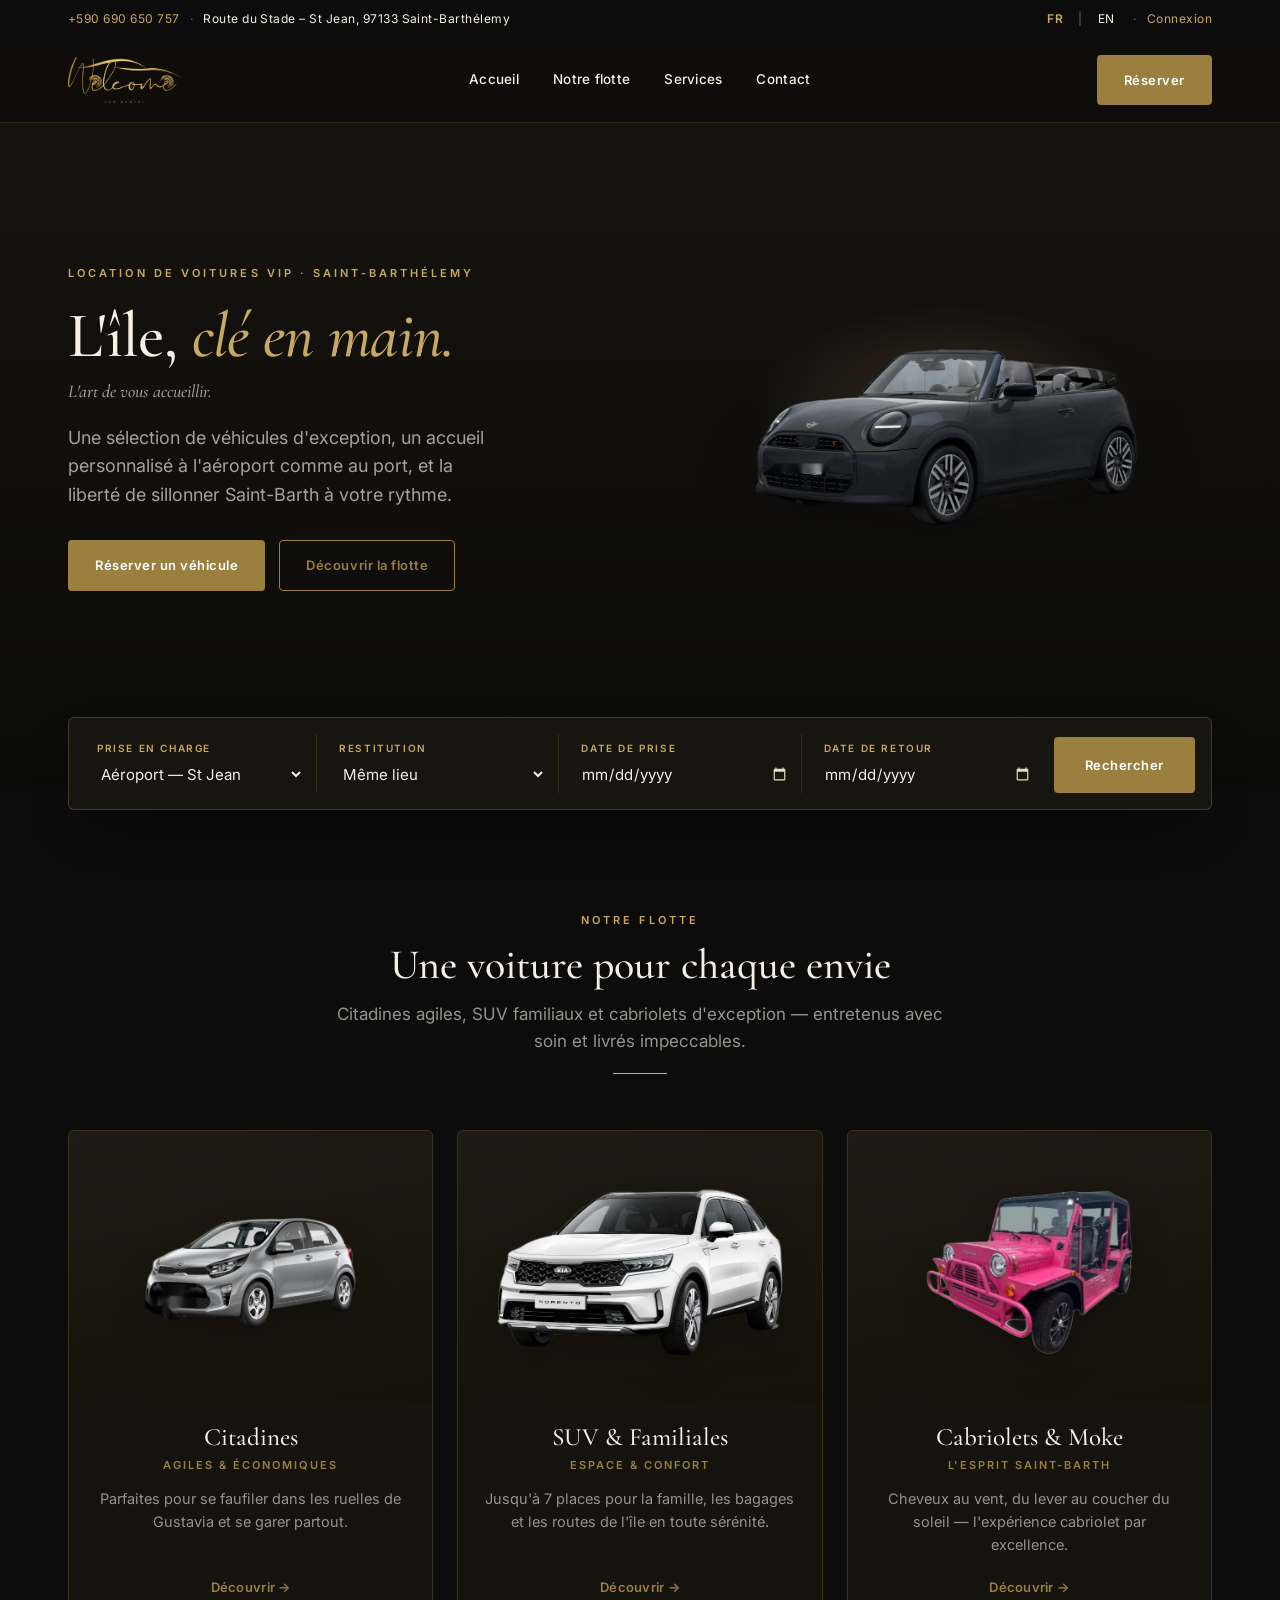
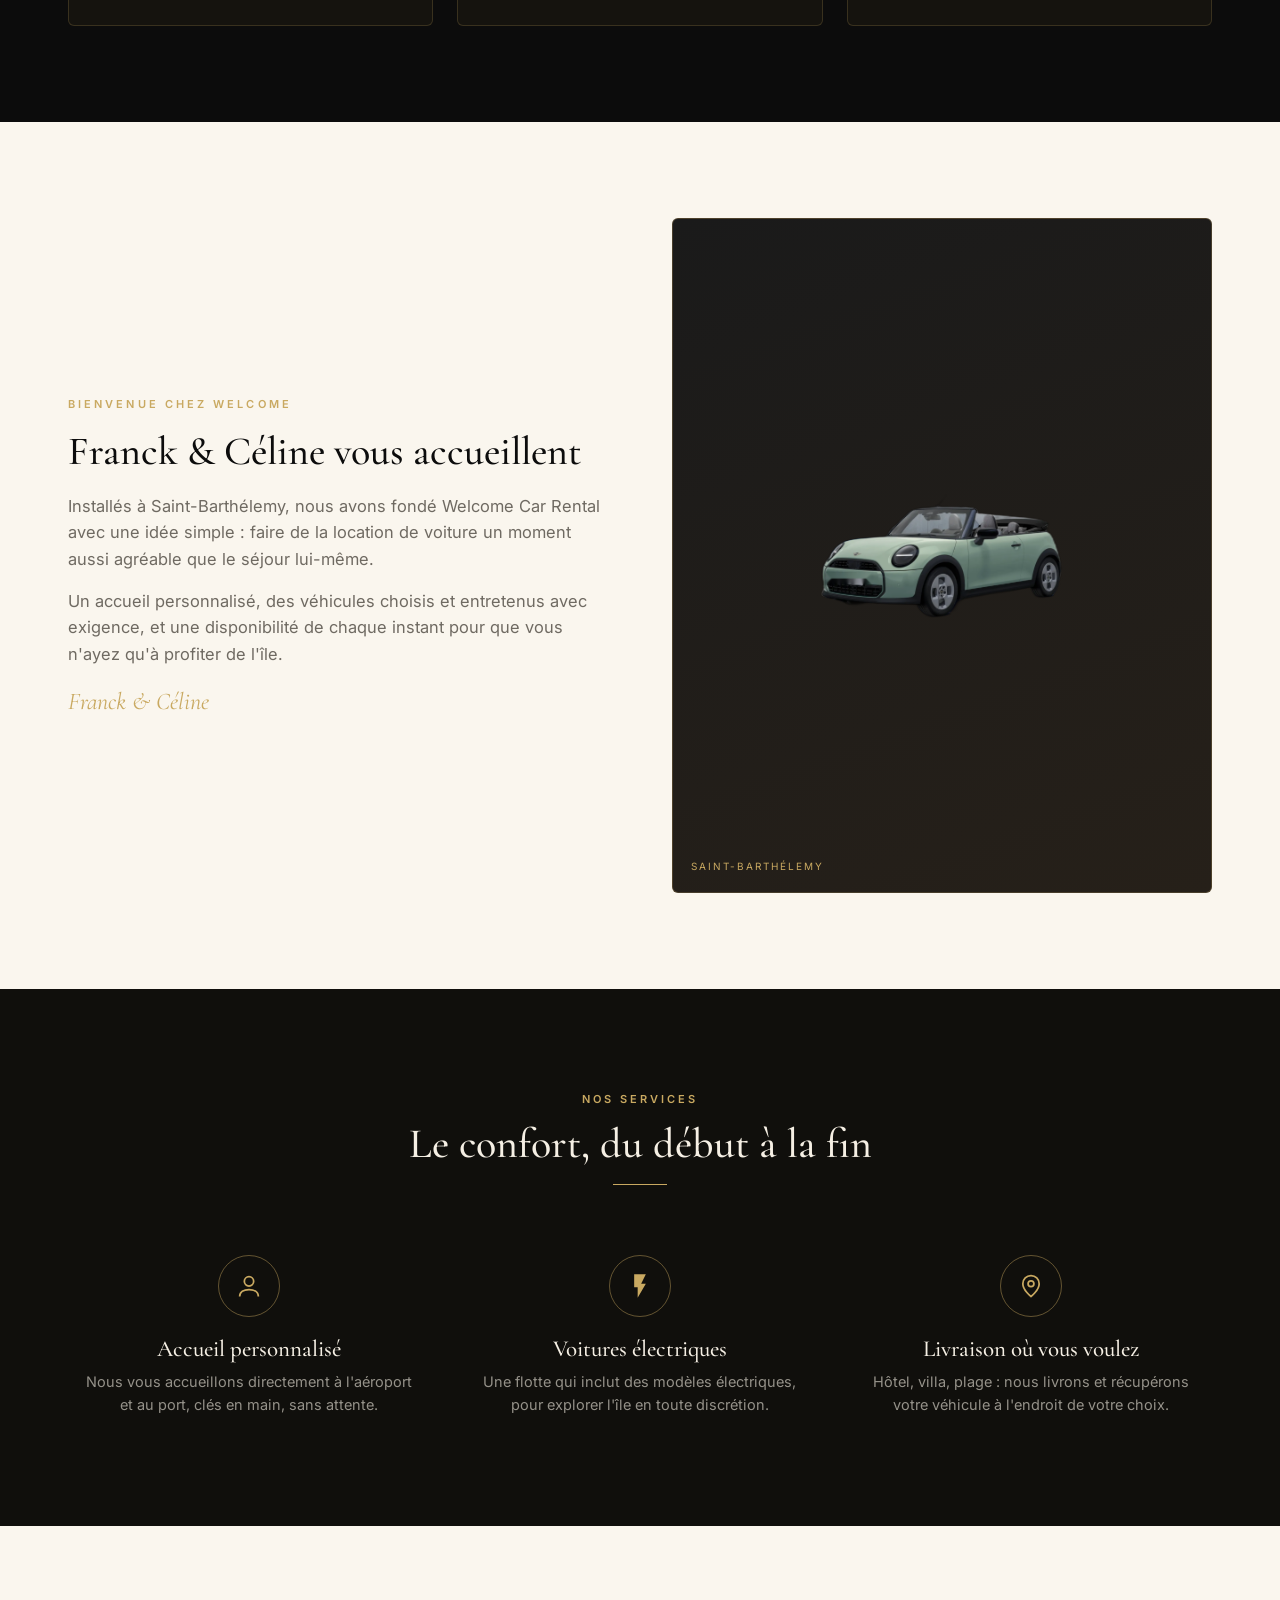
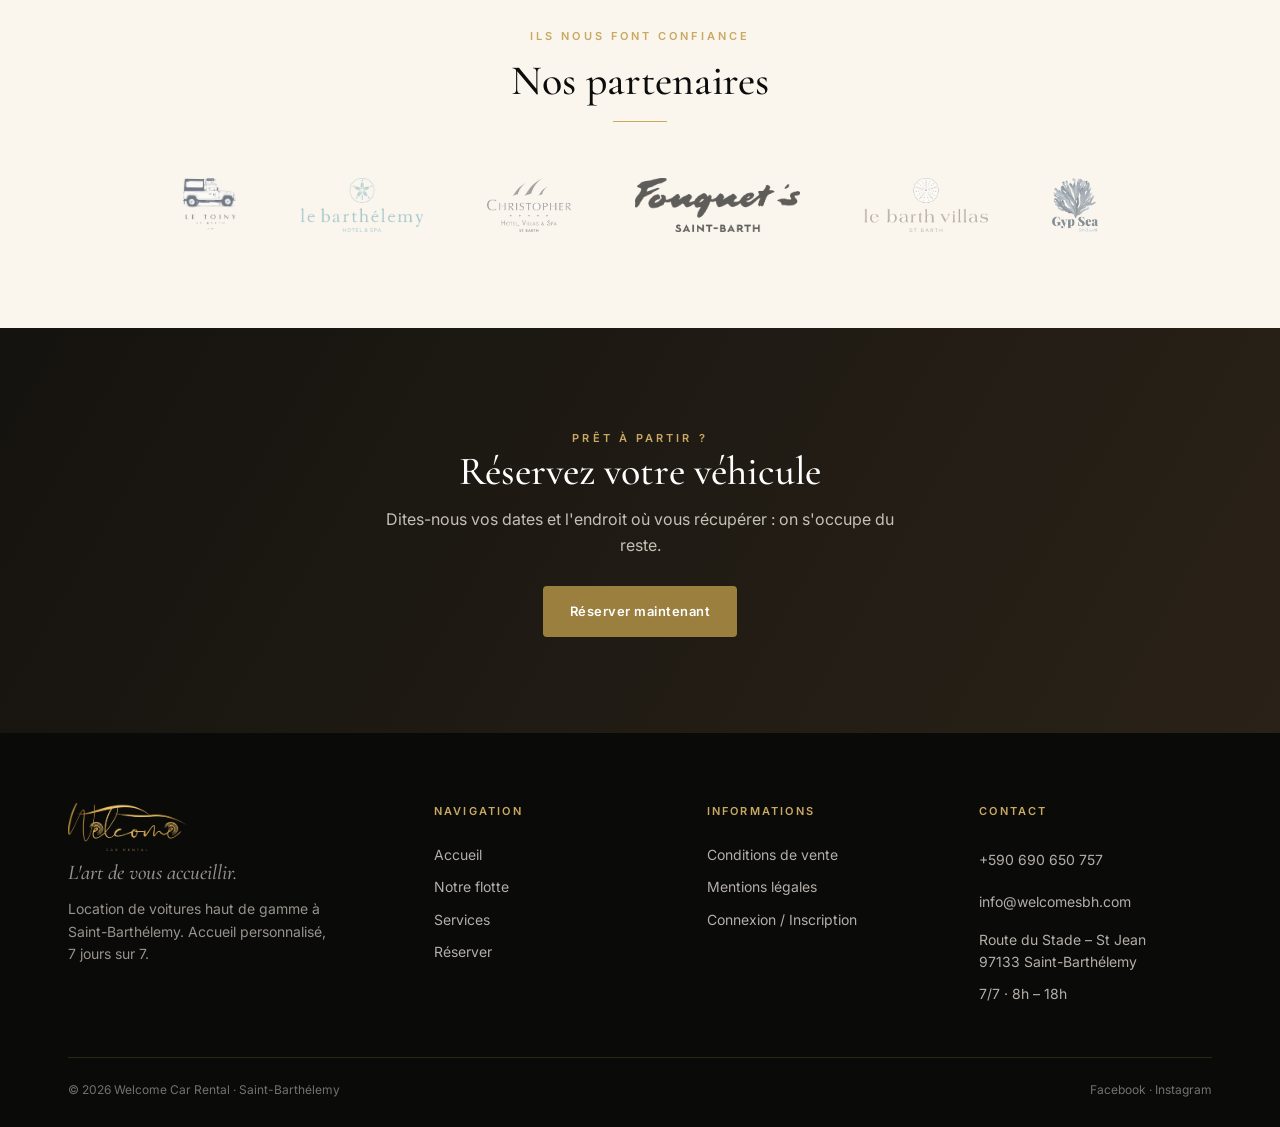
==== index.html @ c981460c "Ajout page Connexion / Inscription (espace client) + liens nav Co-Authored-By: Claude Opus 4.8 (1M c" ====
<!doctype html>
<html lang="fr">
<head>
<meta charset="utf-8">
<meta name="viewport" content="width=device-width, initial-scale=1">
<title>Welcome Car Rental — Location de voitures VIP · Saint-Barthélemy</title>
<meta name="description" content="Location de voitures haut de gamme à Saint-Barthélemy. Accueil personnalisé à l'aéroport et au port, voitures électriques, livraison où vous le souhaitez.">
<link rel="icon" href="assets/logos/favicon.svg" type="image/svg+xml">
<link rel="preconnect" href="https://fonts.googleapis.com">
<link rel="preconnect" href="https://fonts.gstatic.com" crossorigin>
<link href="https://fonts.googleapis.com/css2?family=Cormorant+Garamond:ital,wght@0,400;0,500;0,600;1,400;1,500&family=Inter:wght@300;400;500;600;700&display=swap" rel="stylesheet">
<link rel="stylesheet" href="assets/css/site.css">
</head>
<body>

<!-- ============ BARRE SUPÉRIEURE ============ -->
<div class="topbar">
  <div class="wrap">
    <div class="left"><a href="tel:+590690650757">+590 690 650 757</a><span class="sep">·</span>Route du Stade – St Jean, 97133 Saint-Barthélemy</div>
    <div class="right">
      <span class="langs"><a href="#" class="on">FR</a><span class="sep">|</span><a href="#" data-lang="en">EN</a></span>
      <span class="sep">·</span><a href="connexion.html">Connexion</a>
    </div>
  </div>
</div>

<!-- ============ EN-TÊTE / NAVIGATION ============ -->
<header class="head" id="head">
  <div class="wrap">
    <a class="logo" href="index.html" aria-label="Welcome Car Rental"><img src="assets/logos/welcome-logo.png" alt="Welcome Car Rental"></a>
    <nav class="nav" id="nav">
      <a href="#accueil">Accueil</a>
      <a href="flotte.html">Notre flotte</a>
      <a href="#services">Services</a>
      <a href="contact.html">Contact</a>
    </nav>
    <div class="cta-zone">
      <a href="#reserver" class="btn btn--gold">Réserver</a>
      <button class="burger" id="burger" aria-label="Menu"><span></span><span></span><span></span></button>
    </div>
  </div>
</header>

<!-- ============ HERO ============ -->
<section class="hero" id="accueil">
  <div class="wrap">
    <div class="hero__txt">
      <span class="kicker">Location de voitures VIP · Saint-Barthélemy</span>
      <h1>L'île, <em>clé en main.</em></h1>
      <p class="hero__sign">L'art de vous accueillir.</p>
      <p>Une sélection de véhicules d'exception, un accueil personnalisé à l'aéroport comme au port, et la liberté de sillonner Saint-Barth à votre rythme.</p>
      <div class="hero__actions">
        <a href="#reserver" class="btn btn--gold">Réserver un véhicule</a>
        <a href="flotte.html" class="btn btn--ghost">Découvrir la flotte</a>
      </div>
    </div>
    <div class="hero__car">
      <img src="assets/img/cars/mini-cooper-s.png" alt="Mini Cooper S cabriolet" loading="eager">
    </div>
  </div>
</section>

<!-- ============ WIDGET DE RÉSERVATION ============ -->
<!-- ╔═══ ITec ═══ Brancher ici votre JS de réservation propriétaire.
     Conserver les champs name= : pickup_location, return_location, pickup_date, return_date.
     Le bouton soumet #booking-form. La structure/style ci-dessous est à intégrer telle quelle. ═══╝ -->
<div class="wrap" id="reserver">
  <form class="booking" id="booking-form" action="#" method="get">
    <div class="booking__card">
      <div class="bk-field">
        <label for="pickup_location">Prise en charge</label>
        <select id="pickup_location" name="pickup_location">
          <option>Aéroport — St Jean</option>
          <option>Port de Gustavia</option>
          <option>Votre hôtel / villa</option>
          <option>Agence — Route du Stade</option>
        </select>
      </div>
      <div class="bk-field">
        <label for="return_location">Restitution</label>
        <select id="return_location" name="return_location">
          <option>Même lieu</option>
          <option>Aéroport — St Jean</option>
          <option>Port de Gustavia</option>
          <option>Votre hôtel / villa</option>
        </select>
      </div>
      <div class="bk-field">
        <label for="pickup_date">Date de prise</label>
        <input type="date" id="pickup_date" name="pickup_date">
      </div>
      <div class="bk-field">
        <label for="return_date">Date de retour</label>
        <input type="date" id="return_date" name="return_date">
      </div>
      <button type="submit" class="btn btn--gold">Rechercher</button>
    </div>
  </form>
</div>

<!-- ============ FLOTTE ============ -->
<section class="section" id="flotte">
  <div class="wrap">
    <div class="shead">
      <span class="kicker">Notre flotte</span>
      <h2>Une voiture pour chaque envie</h2>
      <p>Citadines agiles, SUV familiaux et cabriolets d'exception — entretenus avec soin et livrés impeccables.</p>
      <div class="rule"></div>
    </div>
    <div class="fleet">
      <article class="fcard">
        <div class="fcard__ph"><img src="assets/img/cars/picanto.png" alt="Citadine"></div>
        <div class="fcard__body">
          <h3>Citadines</h3>
          <div class="fcard__sub">Agiles &amp; économiques</div>
          <p>Parfaites pour se faufiler dans les ruelles de Gustavia et se garer partout.</p>
          <a class="fcard__link" href="flotte.html#citadines">Découvrir <span>&rarr;</span></a>
        </div>
      </article>
      <article class="fcard">
        <div class="fcard__ph"><img src="assets/img/cars/large-suv.png" alt="SUV familial"></div>
        <div class="fcard__body">
          <h3>SUV &amp; Familiales</h3>
          <div class="fcard__sub">Espace &amp; confort</div>
          <p>Jusqu'à 7 places pour la famille, les bagages et les routes de l'île en toute sérénité.</p>
          <a class="fcard__link" href="flotte.html#suv">Découvrir <span>&rarr;</span></a>
        </div>
      </article>
      <article class="fcard">
        <div class="fcard__ph"><img src="assets/img/cars/holly-beach.png" alt="Cabriolet & Moke"></div>
        <div class="fcard__body">
          <h3>Cabriolets &amp; Moke</h3>
          <div class="fcard__sub">L'esprit Saint-Barth</div>
          <p>Cheveux au vent, du lever au coucher du soleil — l'expérience cabriolet par excellence.</p>
          <a class="fcard__link" href="flotte.html#cabriolets">Découvrir <span>&rarr;</span></a>
        </div>
      </article>
    </div>
  </div>
</section>

<!-- ============ HISTOIRE / FRANCK & CÉLINE ============ -->
<!-- NB : texte de présentation à valider/remplacer par les fondateurs. Une vraie photo de Franck & Céline serait idéale ici. -->
<section class="story section">
  <div class="wrap">
    <div class="story__txt">
      <span class="kicker">Bienvenue chez Welcome</span>
      <h2>Franck &amp; Céline vous accueillent</h2>
      <p>Installés à Saint-Barthélemy, nous avons fondé Welcome Car Rental avec une idée simple&nbsp;: faire de la location de voiture un moment aussi agréable que le séjour lui-même.</p>
      <p>Un accueil personnalisé, des véhicules choisis et entretenus avec exigence, et une disponibilité de chaque instant pour que vous n'ayez qu'à profiter de l'île.</p>
      <div class="sign">Franck &amp; Céline</div>
    </div>
    <div class="story__media">
      <img src="assets/img/cars/mini-cooper-new-generation.png" alt="Mini Cooper New Generation">
      <span class="tag">Saint-Barthélemy</span>
    </div>
  </div>
</section>

<!-- ============ SERVICES ============ -->
<section class="section section--cream" id="services">
  <div class="wrap">
    <div class="shead">
      <span class="kicker">Nos services</span>
      <h2>Le confort, du début à la fin</h2>
      <div class="rule"></div>
    </div>
    <div class="svcs">
      <div class="svc">
        <div class="svc__ic"><svg viewBox="0 0 24 24" fill="none" stroke="currentColor" stroke-width="1.5"><circle cx="12" cy="8" r="4"/><path d="M4 21c0-4 3.6-6 8-6s8 2 8 6"/></svg></div>
        <h3>Accueil personnalisé</h3>
        <p>Nous vous accueillons directement à l'aéroport et au port, clés en main, sans attente.</p>
      </div>
      <div class="svc">
        <div class="svc__ic"><svg viewBox="0 0 24 24" fill="currentColor"><path d="M7 2v11h3v9l7-12h-4l4-8z"/></svg></div>
        <h3>Voitures électriques</h3>
        <p>Une flotte qui inclut des modèles électriques, pour explorer l'île en toute discrétion.</p>
      </div>
      <div class="svc">
        <div class="svc__ic"><svg viewBox="0 0 24 24" fill="none" stroke="currentColor" stroke-width="1.5"><path d="M12 21s7-5.5 7-11a7 7 0 1 0-14 0c0 5.5 7 11 7 11z"/><circle cx="12" cy="10" r="2.5"/></svg></div>
        <h3>Livraison où vous voulez</h3>
        <p>Hôtel, villa, plage&nbsp;: nous livrons et récupérons votre véhicule à l'endroit de votre choix.</p>
      </div>
    </div>
  </div>
</section>

<!-- ============ PARTENAIRES ============ -->
<section class="section partners">
  <div class="wrap">
    <div class="shead">
      <span class="kicker">Ils nous font confiance</span>
      <h2>Nos partenaires</h2>
      <div class="rule"></div>
    </div>
    <div class="plogos">
      <img src="assets/img/partners/toiny.png" alt="Le Toiny">
      <img src="assets/img/partners/le-barthelemy.png" alt="Le Barthélemy">
      <img src="assets/img/partners/christopher.png" alt="Le Christopher">
      <img src="assets/img/partners/fouquets.png" alt="Fouquet's">
      <img src="assets/img/partners/le-barth.png" alt="Le Barth Villa">
      <img src="assets/img/partners/gypsea.png" alt="Gyp Sea">
    </div>
  </div>
</section>

<!-- ============ CTA ============ -->
<section class="section cta">
  <div class="wrap">
    <span class="kicker" style="color:var(--or-clair)">Prêt à partir ?</span>
    <h2>Réservez votre véhicule</h2>
    <p>Dites-nous vos dates et l'endroit où vous récupérer&nbsp;: on s'occupe du reste.</p>
    <a href="#reserver" class="btn btn--gold">Réserver maintenant</a>
  </div>
</section>

<!-- ============ PIED DE PAGE ============ -->
<footer class="foot" id="contact">
  <div class="wrap">
    <div class="foot__grid">
      <div class="foot__brand">
        <img src="assets/logos/welcome-logo.png" alt="Welcome Car Rental">
        <p class="foot__slogan">L'art de vous accueillir.</p>
        <p>Location de voitures haut de gamme à Saint-Barthélemy. Accueil personnalisé, 7 jours sur 7.</p>
      </div>
      <div>
        <h4>Navigation</h4>
        <a href="#accueil">Accueil</a>
        <a href="flotte.html">Notre flotte</a>
        <a href="#services">Services</a>
        <a href="#reserver">Réserver</a>
      </div>
      <div>
        <h4>Informations</h4>
        <a href="#">Conditions de vente</a>
        <a href="#">Mentions légales</a>
        <a href="connexion.html">Connexion / Inscription</a>
      </div>
      <div class="foot__contact">
        <h4>Contact</h4>
        <div><a href="tel:+590690650757">+590 690 650 757</a></div>
        <div><a href="mailto:info@welcomesbh.com">info@welcomesbh.com</a></div>
        <div>Route du Stade – St Jean<br>97133 Saint-Barthélemy</div>
        <div>7/7 · 8h – 18h</div>
      </div>
    </div>
    <div class="foot__bot">
      <span>© 2026 Welcome Car Rental · Saint-Barthélemy</span>
      <span>Facebook · Instagram</span>
    </div>
  </div>
</footer>

<script src="assets/js/site.js"></script>
</body>
</html>
---- assets/css/site.css ----
/* ============================================================
   WELCOME CAR RENTAL — site web (maquette pour intégration ITec)
   Design system repris de l'identité de marque Athena.
   Front-end autonome : HTML + CSS + JS d'interface uniquement.
   ============================================================ */
:root{
  --noir:#0c0c0c; --anthracite:#2a2a2a; --gris:#6f6a62; --gris-clair:#9a948b;
  --or:#9a7f3f; --or-clair:#c9a961; --or-pale:rgba(201,169,97,.40);
  --creme:#f5efe4; --creme-clair:#faf6ee; --blanc:#ffffff;
  --serif:'Cormorant Garamond', Georgia, serif;
  --sans:'Inter', system-ui, -apple-system, sans-serif;
  --maxw:1200px; --rad:4px;
  --shadow:0 18px 50px -24px rgba(26,22,12,.45);
}
*{ box-sizing:border-box; margin:0; padding:0; }
html{ scroll-behavior:smooth; }
body{ font-family:var(--sans); color:var(--anthracite); background:var(--blanc);
  font-size:16px; line-height:1.6; -webkit-font-smoothing:antialiased; }
img{ max-width:100%; display:block; }
a{ color:inherit; text-decoration:none; }
h1,h2,h3{ font-family:var(--serif); font-weight:500; line-height:1.08; color:var(--noir); }

.wrap{ max-width:var(--maxw); margin:0 auto; padding:0 28px; }
.kicker{ font-family:var(--sans); font-weight:600; font-size:11px; letter-spacing:.28em;
  text-transform:uppercase; color:var(--or); }
.section{ padding:96px 0; }
.section--cream{ background:var(--creme-clair); }
.shead{ text-align:center; max-width:640px; margin:0 auto 56px; }
.shead h2{ font-size:42px; margin:10px 0 14px; }
.shead p{ color:var(--gris); font-size:17px; }
.rule{ width:54px; height:1px; background:var(--or-clair); margin:18px auto 0; }

/* boutons */
.btn{ display:inline-flex; align-items:center; gap:9px; font-family:var(--sans); font-weight:600;
  font-size:13px; letter-spacing:.04em; padding:14px 26px; border-radius:var(--rad);
  border:1px solid transparent; cursor:pointer; transition:.2s; white-space:nowrap; }
.btn--gold{ background:var(--or); color:var(--blanc); }
.btn--gold:hover{ background:var(--noir); }
.btn--ghost{ background:transparent; border-color:var(--or); color:var(--or); }
.btn--ghost:hover{ background:var(--or); color:var(--blanc); }
.btn--dark{ background:var(--noir); color:var(--creme); }
.btn--dark:hover{ background:var(--or); }

/* ---------- header ---------- */
.topbar{ background:var(--noir); color:var(--creme); font-size:12px; letter-spacing:.04em; }
.topbar .wrap{ display:flex; justify-content:space-between; align-items:center; height:38px; }
.topbar a{ color:var(--or-clair); } .topbar .sep{ opacity:.4; margin:0 10px; }
.topbar .langs a{ color:var(--creme); padding:0 5px; } .topbar .langs a.on{ color:var(--or-clair); font-weight:600; }

.head{ position:sticky; top:0; z-index:40; background:var(--blanc);
  border-bottom:1px solid rgba(140,122,78,.18); transition:box-shadow .2s; }
.head.scrolled{ box-shadow:0 6px 24px -16px rgba(0,0,0,.35); }
.head .wrap{ display:flex; align-items:center; justify-content:space-between; height:84px; }
.head .logo img{ height:46px; }
.nav{ display:flex; align-items:center; gap:34px; }
.nav a{ font-size:13.5px; font-weight:500; letter-spacing:.02em; color:var(--anthracite); position:relative; }
.nav a::after{ content:""; position:absolute; left:0; bottom:-6px; width:0; height:1px; background:var(--or); transition:.25s; }
.nav a:hover::after{ width:100%; }
.nav a.is-active{ color:var(--or); } .nav a.is-active::after{ width:100%; }
.head .cta-zone{ display:flex; align-items:center; gap:18px; }
.burger{ display:none; background:none; border:0; cursor:pointer; width:30px; height:22px; }
.burger span{ display:block; height:2px; background:var(--noir); margin:5px 0; transition:.25s; }

/* ---------- hero ---------- */
.hero{ position:relative; background:linear-gradient(180deg,var(--creme-clair) 0%, var(--creme) 100%); overflow:hidden; }
.hero .wrap{ display:grid; grid-template-columns:1.05fr .95fr; gap:30px; align-items:center;
  min-height:min(74vh,700px); padding-top:64px; padding-bottom:120px; }
.hero__txt .kicker{ display:block; margin-bottom:18px; }
.hero__txt h1{ font-size:64px; letter-spacing:-.01em; }
.hero__txt h1 em{ font-style:italic; color:var(--or); }
.hero__txt p{ margin:22px 0 30px; font-size:18px; color:var(--gris); max-width:440px; }
.hero__sign{ font-family:var(--serif); font-style:italic; font-weight:500; font-size:26px; line-height:1.1; color:var(--or); margin:12px 0 0 !important; max-width:none !important; }
.hero__actions{ display:flex; gap:14px; flex-wrap:wrap; }
.hero__car{ position:relative; }
.hero__car::before{ content:""; position:absolute; inset:6% 0 14%; border-radius:50%;
  background:radial-gradient(closest-side, rgba(201,169,97,.30), transparent 72%); }
.hero__car img{ position:relative; width:100%; filter:drop-shadow(0 30px 30px rgba(0,0,0,.22)); }

/* ---------- booking widget ---------- */
.booking{ position:relative; z-index:10; margin-top:-72px; margin-bottom:0; }
.booking__card{ background:var(--blanc); border:1px solid rgba(140,122,78,.22); border-radius:6px;
  box-shadow:var(--shadow); padding:16px; display:grid;
  grid-template-columns:repeat(4,1fr) auto; gap:10px; align-items:end; }
.bk-field{ display:flex; flex-direction:column; gap:6px; padding:6px 12px; border-right:1px solid rgba(140,122,78,.16); }
.bk-field:nth-child(4){ border-right:0; }
.bk-field label{ font-size:10px; font-weight:600; letter-spacing:.16em; text-transform:uppercase; color:var(--or); }
.bk-field select,.bk-field input{ border:0; font-family:var(--sans); font-size:15px; color:var(--anthracite);
  background:transparent; outline:none; padding:2px 0; }
.booking__card .btn{ height:56px; padding:0 30px; justify-content:center; }

/* ---------- flotte ---------- */
.fleet{ display:grid; grid-template-columns:repeat(3,1fr); gap:24px; }
.fcard{ background:var(--blanc); border:1px solid rgba(140,122,78,.20); border-radius:6px; overflow:hidden;
  transition:.25s; display:flex; flex-direction:column; }
.fcard:hover{ transform:translateY(-5px); box-shadow:var(--shadow); border-color:var(--or-pale); }
.fcard__ph{ background:linear-gradient(170deg,var(--creme-clair),var(--creme)); padding:30px 24px 18px; }
.fcard__ph img{ width:100%; filter:drop-shadow(0 16px 16px rgba(0,0,0,.18)); }
.fcard__body{ padding:22px 26px 28px; text-align:center; flex:1; display:flex; flex-direction:column; }
.fcard__body h3{ font-size:25px; }
.fcard__sub{ font-size:11px; font-weight:600; letter-spacing:.18em; text-transform:uppercase; color:var(--or); margin-top:6px; }
.fcard__body p{ font-size:14.5px; color:var(--gris); margin:12px 0 20px; flex:1; }
.fcard__link{ font-size:13px; font-weight:600; color:var(--or); letter-spacing:.02em; }
.fcard__link span{ transition:.2s; display:inline-block; } .fcard:hover .fcard__link span{ transform:translateX(5px); }

/* ---------- histoire ---------- */
.story{ background:var(--noir); color:var(--creme); }
.story .wrap{ display:grid; grid-template-columns:1fr 1fr; gap:64px; align-items:center; }
.story h2{ color:var(--blanc); font-size:40px; margin:14px 0 20px; }
.story p{ color:rgba(245,239,228,.78); margin-bottom:16px; font-size:16.5px; }
.story .sign{ font-family:var(--serif); font-style:italic; font-size:24px; color:var(--or-clair); margin-top:10px; }
.story__media{ aspect-ratio:4/5; background:linear-gradient(160deg,#1a1a1a,#262019); border:1px solid rgba(201,169,97,.25);
  border-radius:6px; display:grid; place-items:center; position:relative; }
.story__media img{ width:62%; opacity:.96; }
.story__media .tag{ position:absolute; bottom:18px; left:18px; font-size:10px; letter-spacing:.2em;
  text-transform:uppercase; color:var(--or-clair); }

/* ---------- services ---------- */
.svcs{ display:grid; grid-template-columns:repeat(3,1fr); gap:30px; }
.svc{ text-align:center; padding:14px; }
.svc__ic{ width:62px; height:62px; margin:0 auto 20px; border-radius:50%; border:1px solid var(--or-pale);
  display:grid; place-items:center; color:var(--or); }
.svc__ic svg{ width:28px; height:28px; }
.svc h3{ font-size:23px; margin-bottom:8px; }
.svc p{ font-size:14.5px; color:var(--gris); }

/* ---------- partenaires ---------- */
.partners{ background:var(--creme-clair); }
.plogos{ display:flex; flex-wrap:wrap; align-items:center; justify-content:center; gap:48px 64px; }
.plogos img{ height:54px; width:auto; opacity:.62; filter:grayscale(.2); transition:.25s; }
.plogos img:hover{ opacity:1; filter:none; }

/* ---------- CTA ---------- */
.cta{ background:linear-gradient(120deg,#15130f,#2a2218); color:var(--creme); text-align:center; }
.cta h2{ color:var(--blanc); font-size:40px; }
.cta p{ color:rgba(245,239,228,.78); margin:14px auto 28px; max-width:520px; }

/* ---------- footer ---------- */
.foot{ background:var(--noir); color:rgba(245,239,228,.72); padding:70px 0 28px; font-size:14px; }
.foot__grid{ display:grid; grid-template-columns:1.4fr 1fr 1fr 1fr; gap:40px; padding-bottom:46px;
  border-bottom:1px solid rgba(201,169,97,.18); }
.foot__brand img{ height:48px; margin-bottom:10px; }
.foot__slogan{ font-family:var(--serif); font-style:italic; font-weight:500; font-size:21px; color:var(--or-clair); margin:0 0 14px; line-height:1.1; }
.foot__brand p{ color:rgba(245,239,228,.6); max-width:260px; }
.foot h4{ font-family:var(--sans); font-weight:600; font-size:11px; letter-spacing:.2em; text-transform:uppercase;
  color:var(--or-clair); margin-bottom:18px; }
.foot a{ display:block; padding:5px 0; color:rgba(245,239,228,.72); }
.foot a:hover{ color:var(--or-clair); }
.foot__contact div{ padding:5px 0; }
.foot__bot{ display:flex; justify-content:space-between; align-items:center; padding-top:22px; font-size:12px;
  color:rgba(245,239,228,.45); flex-wrap:wrap; gap:10px; }

/* ---------- responsive ---------- */
@media(max-width:980px){
  .hero .wrap{ grid-template-columns:1fr; min-height:auto; padding-bottom:90px; text-align:center; }
  .hero__txt p{ margin-left:auto; margin-right:auto; } .hero__actions{ justify-content:center; }
  .hero__car{ order:-1; max-width:440px; margin:0 auto; }
  .hero__txt h1{ font-size:50px; }
  .booking__card{ grid-template-columns:1fr 1fr; }
  .bk-field{ border-right:0; border-bottom:1px solid rgba(140,122,78,.14); }
  .booking__card .btn{ grid-column:1 / -1; }
  .story .wrap, .fleet, .svcs{ grid-template-columns:1fr; gap:36px; }
  .story__media{ max-width:380px; margin:0 auto; aspect-ratio:5/4; }
  .foot__grid{ grid-template-columns:1fr 1fr; gap:30px; }
}
@media(max-width:640px){
  .nav, .head .cta-zone .btn{ display:none; } .burger{ display:block; }
  .section{ padding:64px 0; } .hero__txt h1{ font-size:40px; } .shead h2{ font-size:32px; }
  .fleet{ gap:18px; } .foot__grid{ grid-template-columns:1fr; }
  .nav.open{ display:flex; position:absolute; top:84px; left:0; right:0; flex-direction:column; gap:0;
    background:var(--blanc); border-bottom:1px solid var(--or-pale); padding:10px 28px 20px; }
  .nav.open a{ padding:13px 0; border-bottom:1px solid rgba(140,122,78,.12); }
}

/* ============================================================
   THÈME SOMBRE — inversion noir/blanc (Eloïse)
   Bloc d'override en fin de fichier : le supprimer = retour au thème clair.
   ============================================================ */
body{ background:var(--noir); color:var(--creme); }
h1,h2,h3{ color:var(--creme); }
.kicker{ color:var(--or-clair); }
.head{ background:#0e0d0b; border-bottom:1px solid rgba(201,169,97,.16); }
.head.scrolled{ box-shadow:0 8px 28px -16px rgba(0,0,0,.9); }
.nav a{ color:var(--creme); }
.nav.open{ background:#0e0d0b; border-bottom-color:rgba(201,169,97,.3); }
.nav.open a{ border-bottom-color:rgba(201,169,97,.12); }
.burger span{ background:var(--creme); }
.hero{ background:linear-gradient(180deg,#15130f 0%, #0b0b0a 100%); }
.hero__txt h1 em{ color:var(--or-clair); }
.hero__txt p{ color:rgba(245,239,228,.66); }
.hero__sign{ color:var(--or-clair); }
.hero__car::before{ background:radial-gradient(closest-side, rgba(201,169,97,.22), transparent 72%); }
.booking__card{ background:#17150f; border-color:rgba(201,169,97,.26); box-shadow:0 22px 60px -28px rgba(0,0,0,.85); }
.bk-field{ border-right-color:rgba(201,169,97,.16); }
.bk-field label{ color:var(--or-clair); }
.bk-field select,.bk-field input{ color:var(--creme); }
.bk-field option{ color:#1a1a1a; }
.bk-field input::-webkit-calendar-picker-indicator{ filter:invert(.8) sepia(.4); }
.shead p{ color:rgba(245,239,228,.6); }
.fcard{ background:#15130e; border-color:rgba(201,169,97,.20); }
.fcard:hover{ border-color:rgba(201,169,97,.5); box-shadow:0 22px 60px -28px rgba(0,0,0,.7); }
.fcard__ph{ background:linear-gradient(170deg,#1e1b14,#141109); }
.fcard__body h3{ color:var(--creme); }
.fcard__body p{ color:rgba(245,239,228,.58); }
.story{ background:var(--creme-clair); color:var(--anthracite); }
.story h2{ color:var(--noir); }
.story p{ color:var(--gris); }
.section--cream{ background:#100f0c; }
.svc h3{ color:var(--creme); }
.svc p{ color:rgba(245,239,228,.58); }
.svc__ic{ border-color:rgba(201,169,97,.45); color:var(--or-clair); }
.partners{ background:var(--creme-clair); }
.partners h2{ color:var(--noir); }
.partners .shead p{ color:var(--gris); }
.foot{ background:#0a0a09; }
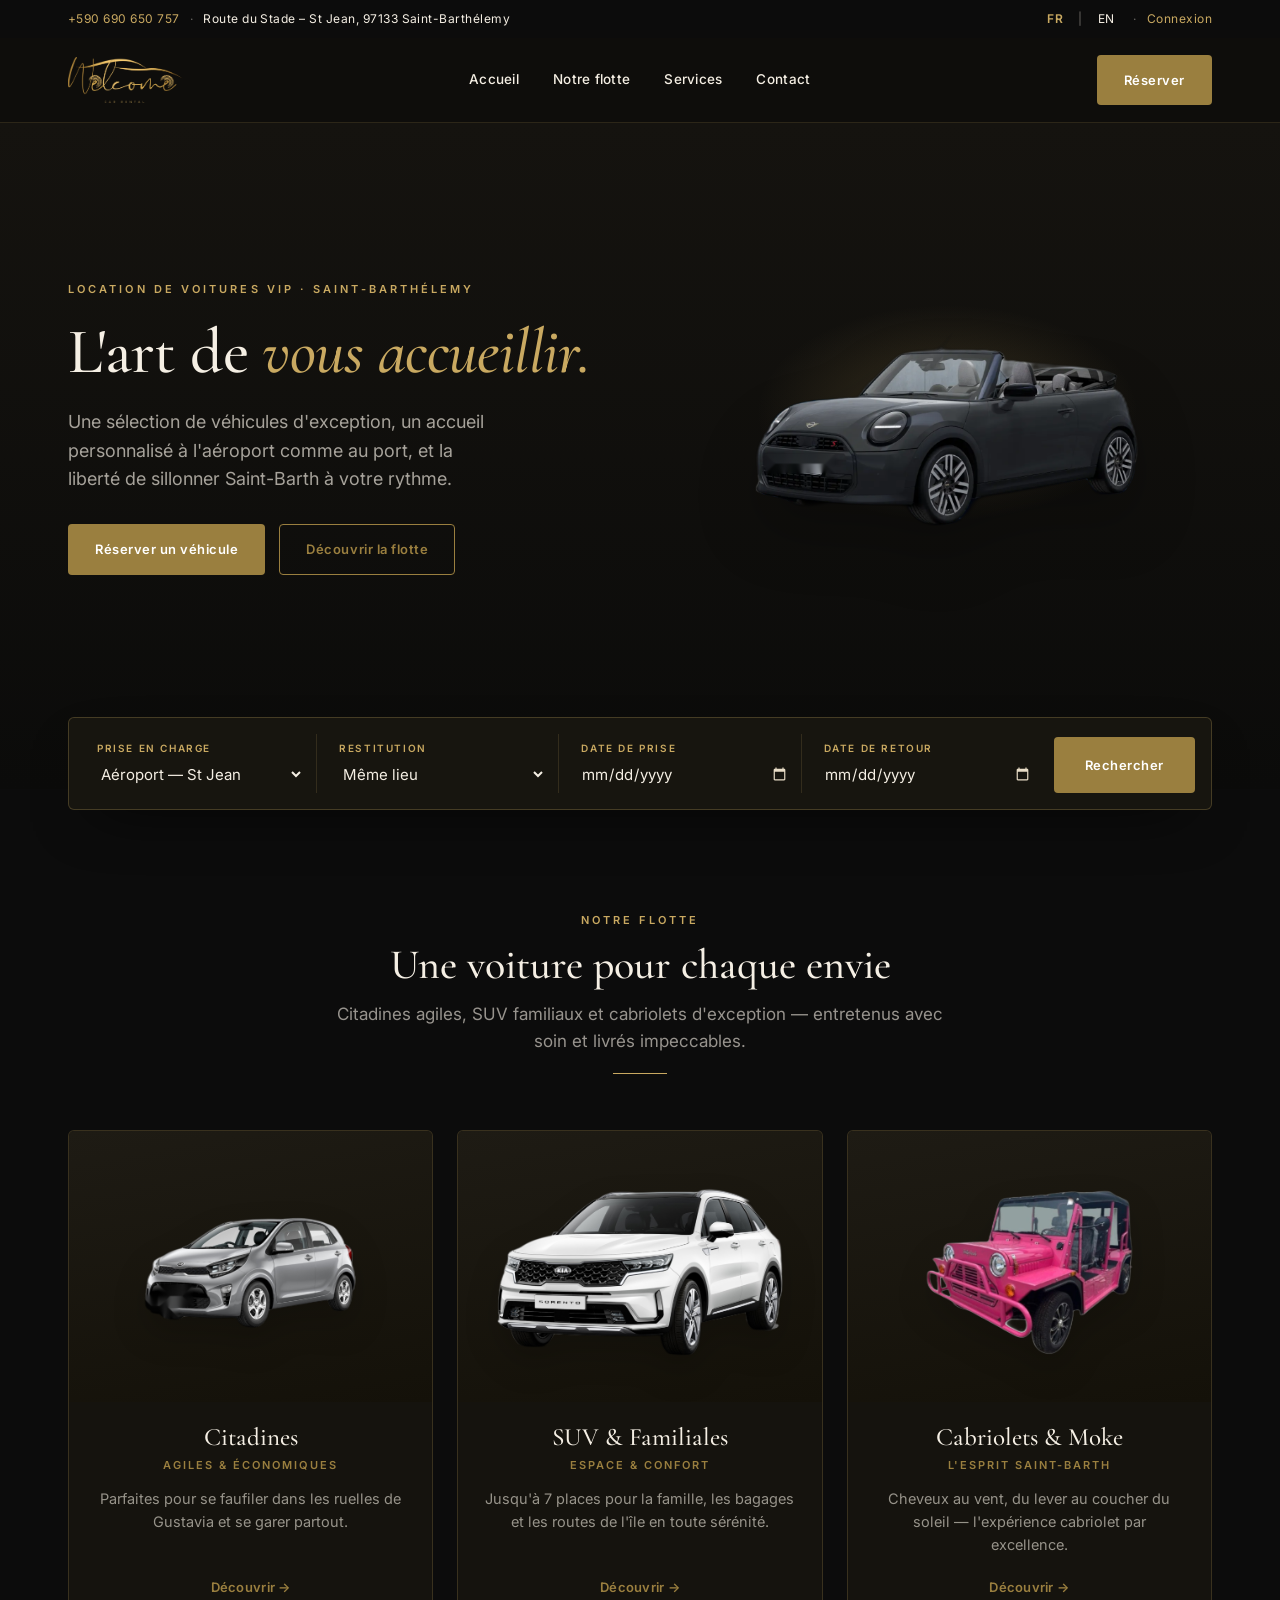
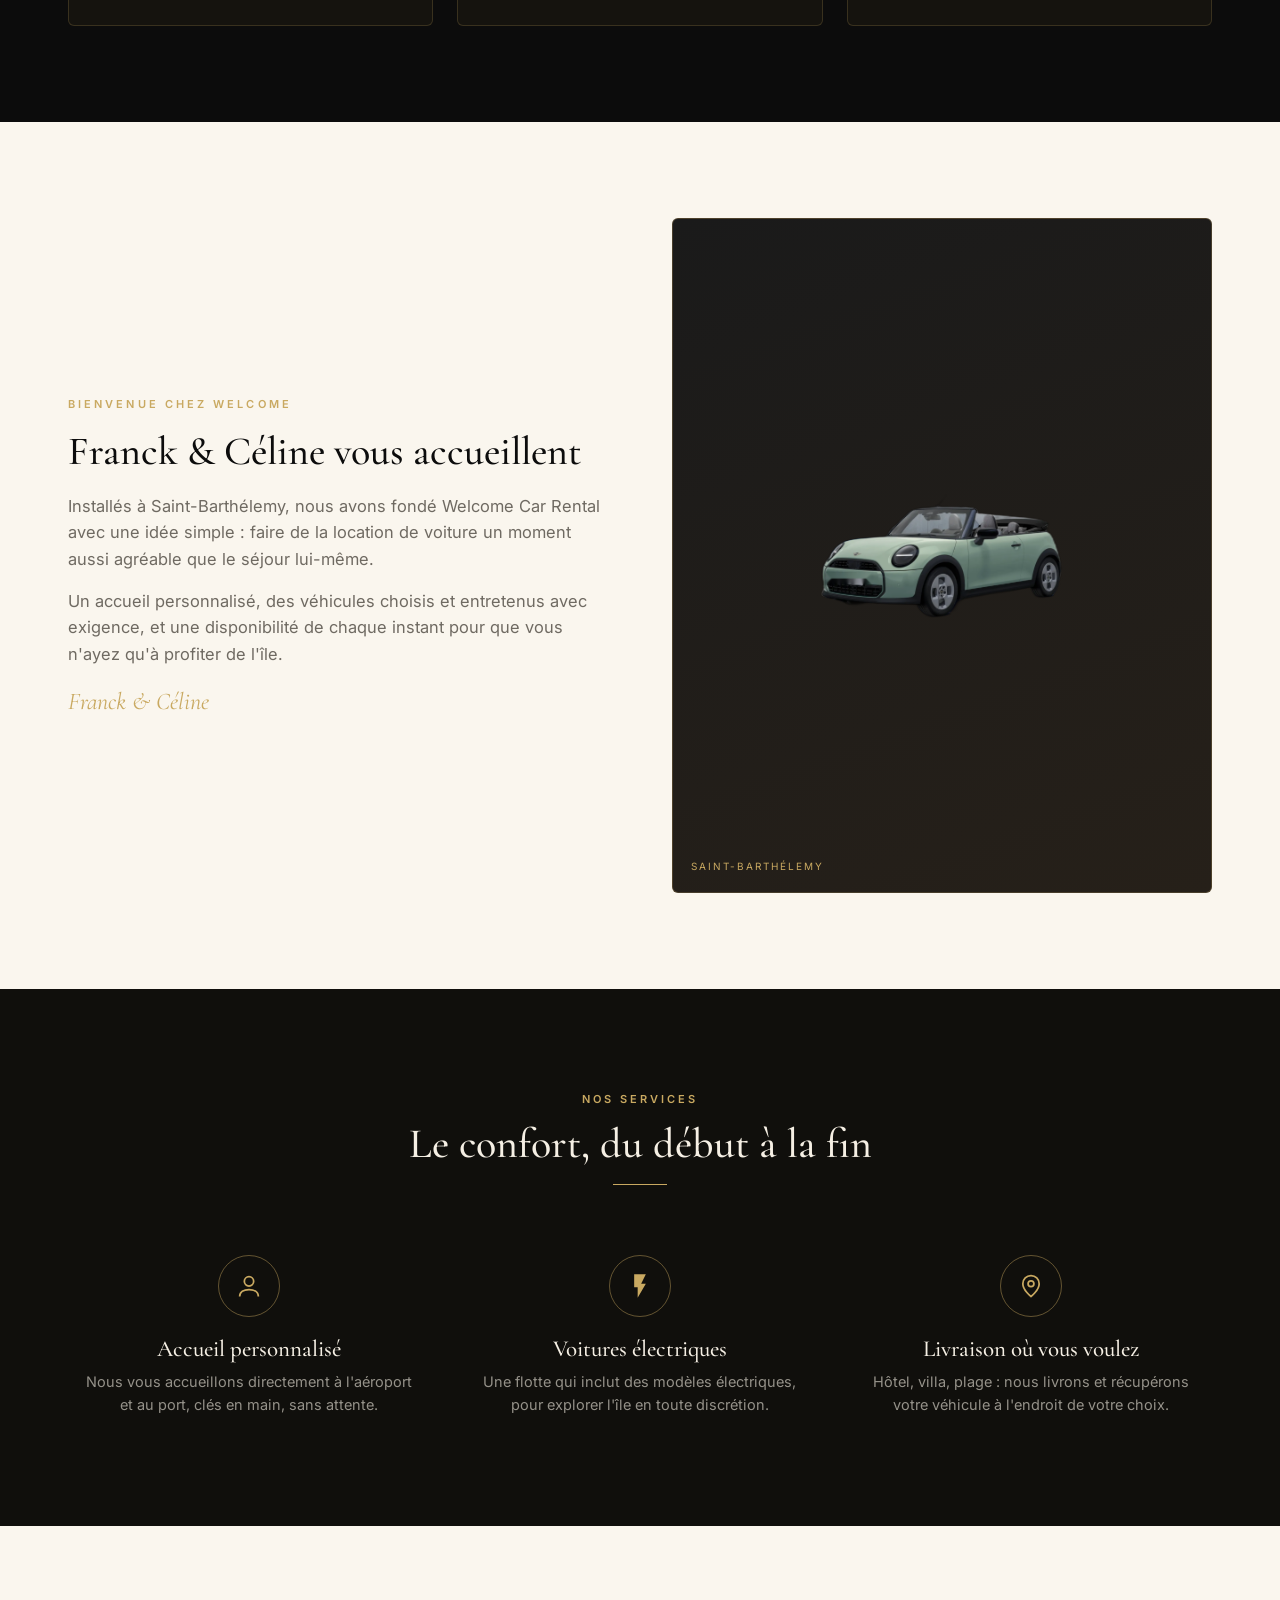
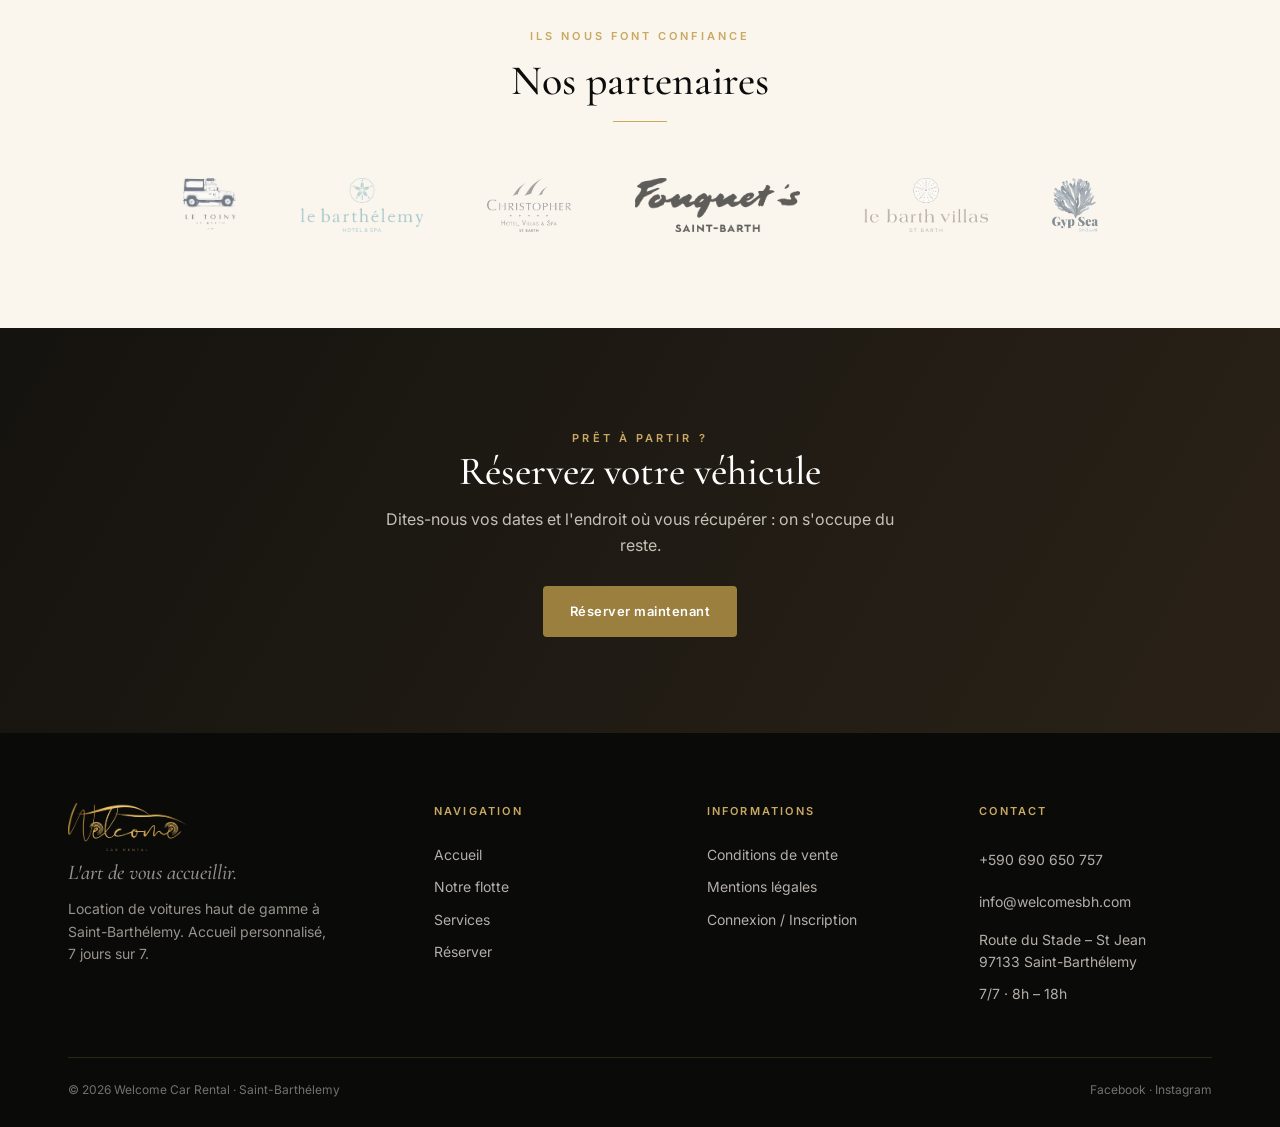
==== commit c6b5a57e: "Hero : remplacer l'accroche par le slogan « L'art de vous accueillir. » (FR + EN) Co-Authored-By: Cl" ====
--- a/index.html
+++ b/index.html
@@ -18,7 +18,7 @@
   <div class="wrap">
     <div class="left"><a href="tel:+590690650757">+590 690 650 757</a><span class="sep">·</span>Route du Stade – St Jean, 97133 Saint-Barthélemy</div>
     <div class="right">
-      <span class="langs"><a href="#" class="on">FR</a><span class="sep">|</span><a href="#" data-lang="en">EN</a></span>
+      <span class="langs"><a href="#" class="on">FR</a><span class="sep">|</span><a href="index-en.html" data-lang="en">EN</a></span>
       <span class="sep">·</span><a href="connexion.html">Connexion</a>
     </div>
   </div>
@@ -46,8 +46,7 @@
   <div class="wrap">
     <div class="hero__txt">
       <span class="kicker">Location de voitures VIP · Saint-Barthélemy</span>
-      <h1>L'île, <em>clé en main.</em></h1>
-      <p class="hero__sign">L'art de vous accueillir.</p>
+      <h1>L'art de <em>vous accueillir.</em></h1>
       <p>Une sélection de véhicules d'exception, un accueil personnalisé à l'aéroport comme au port, et la liberté de sillonner Saint-Barth à votre rythme.</p>
       <div class="hero__actions">
         <a href="#reserver" class="btn btn--gold">Réserver un véhicule</a>
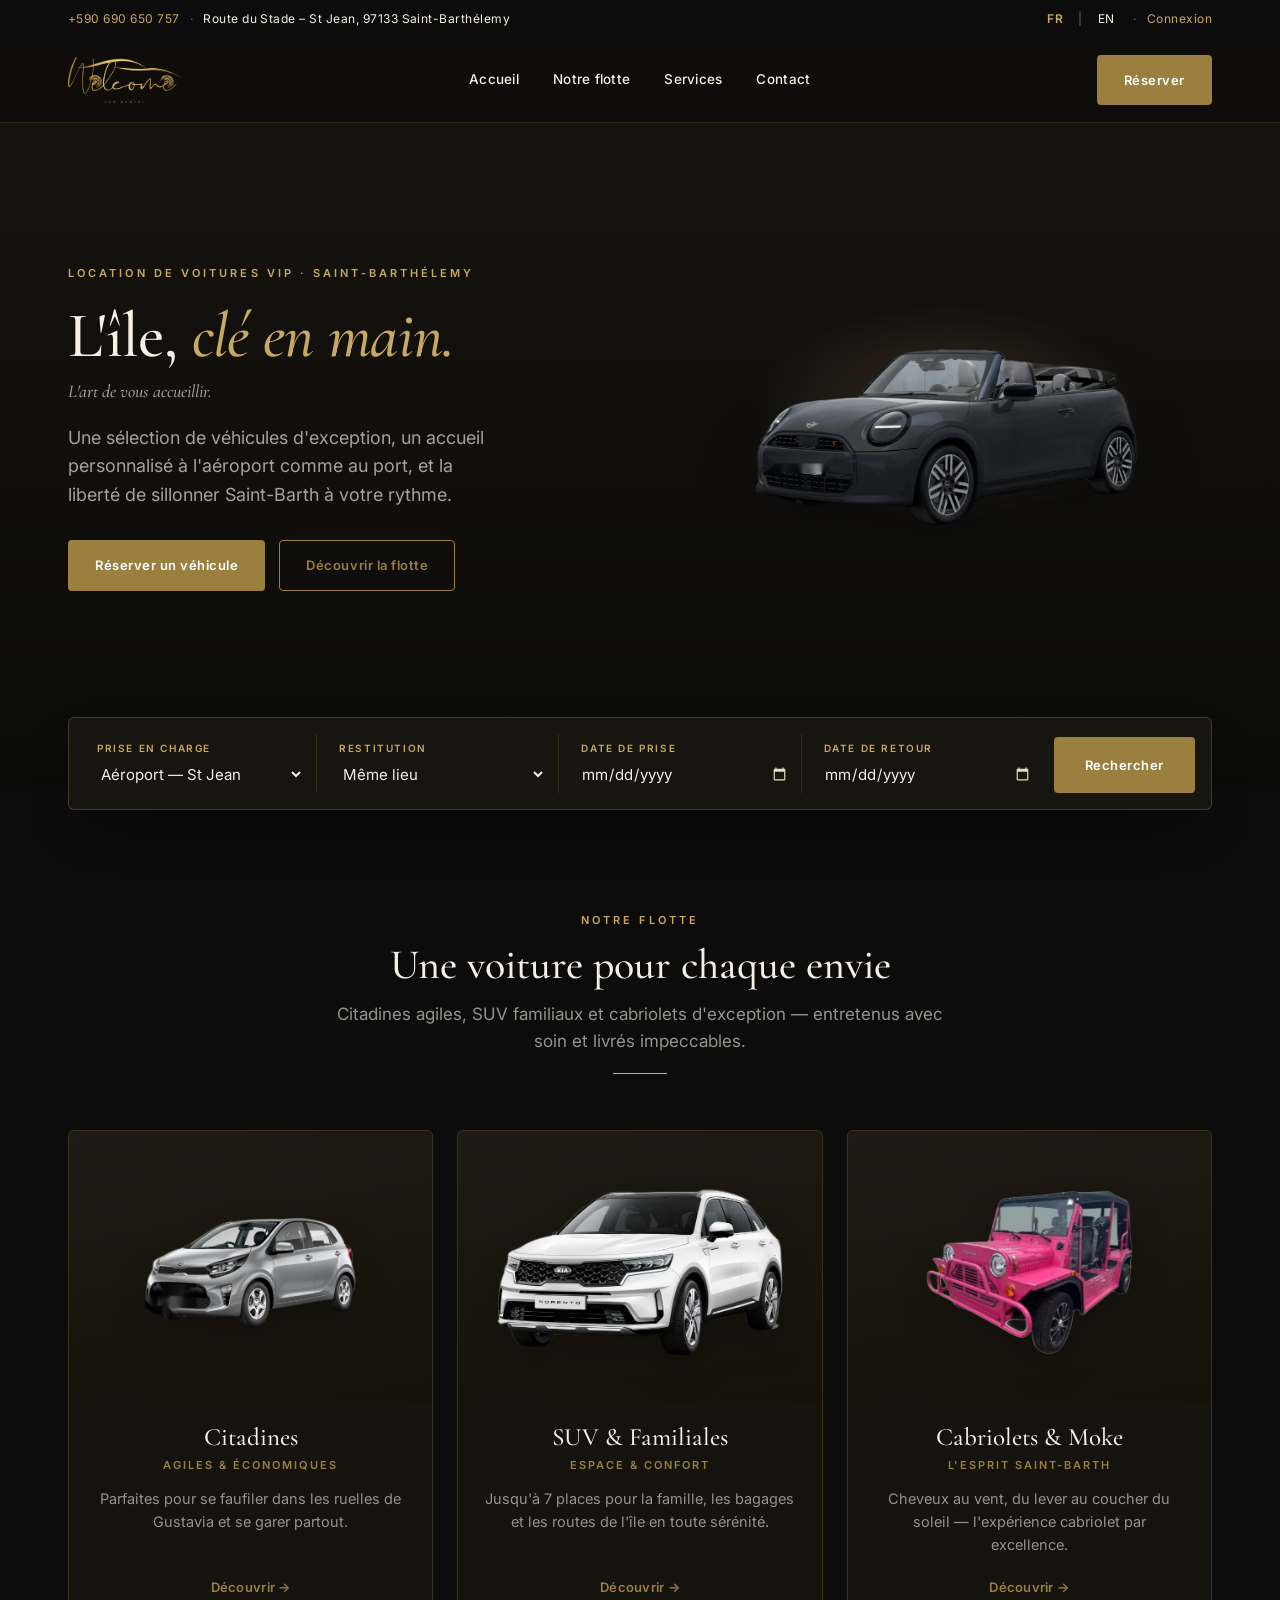
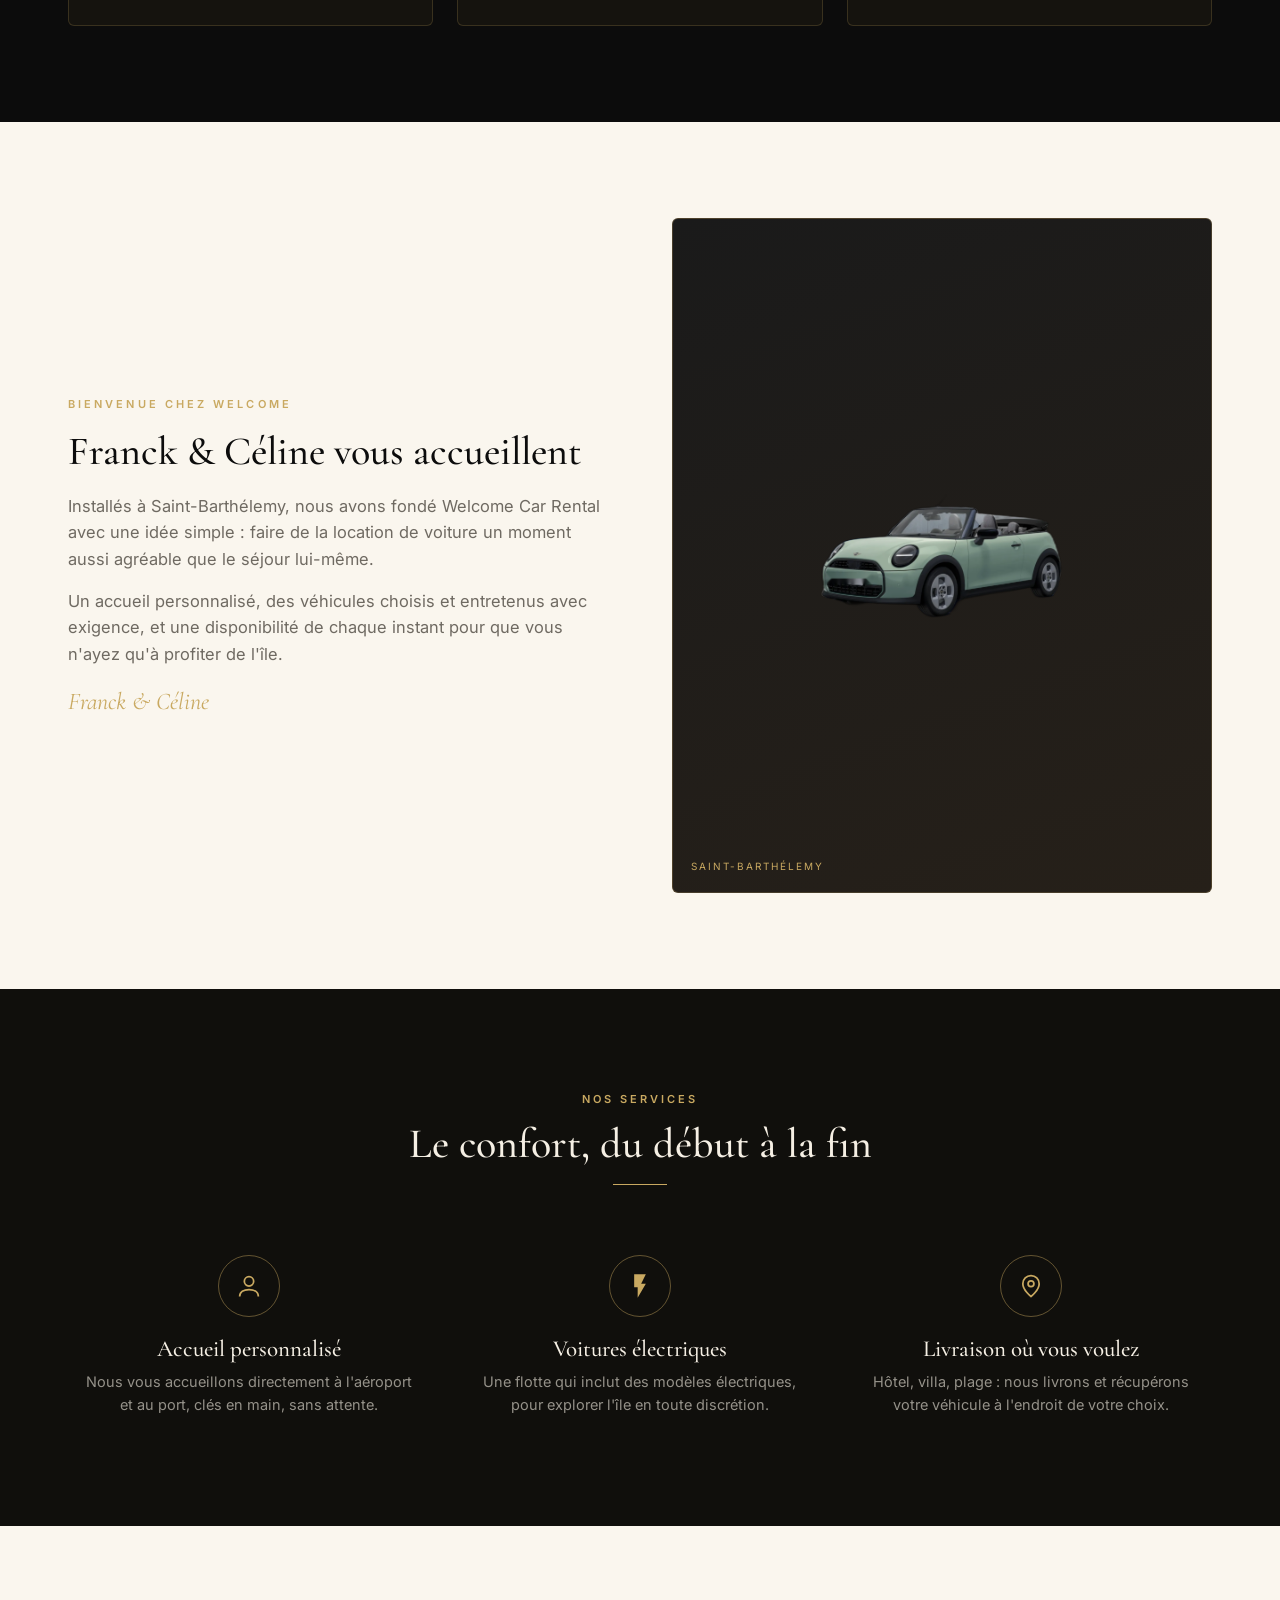
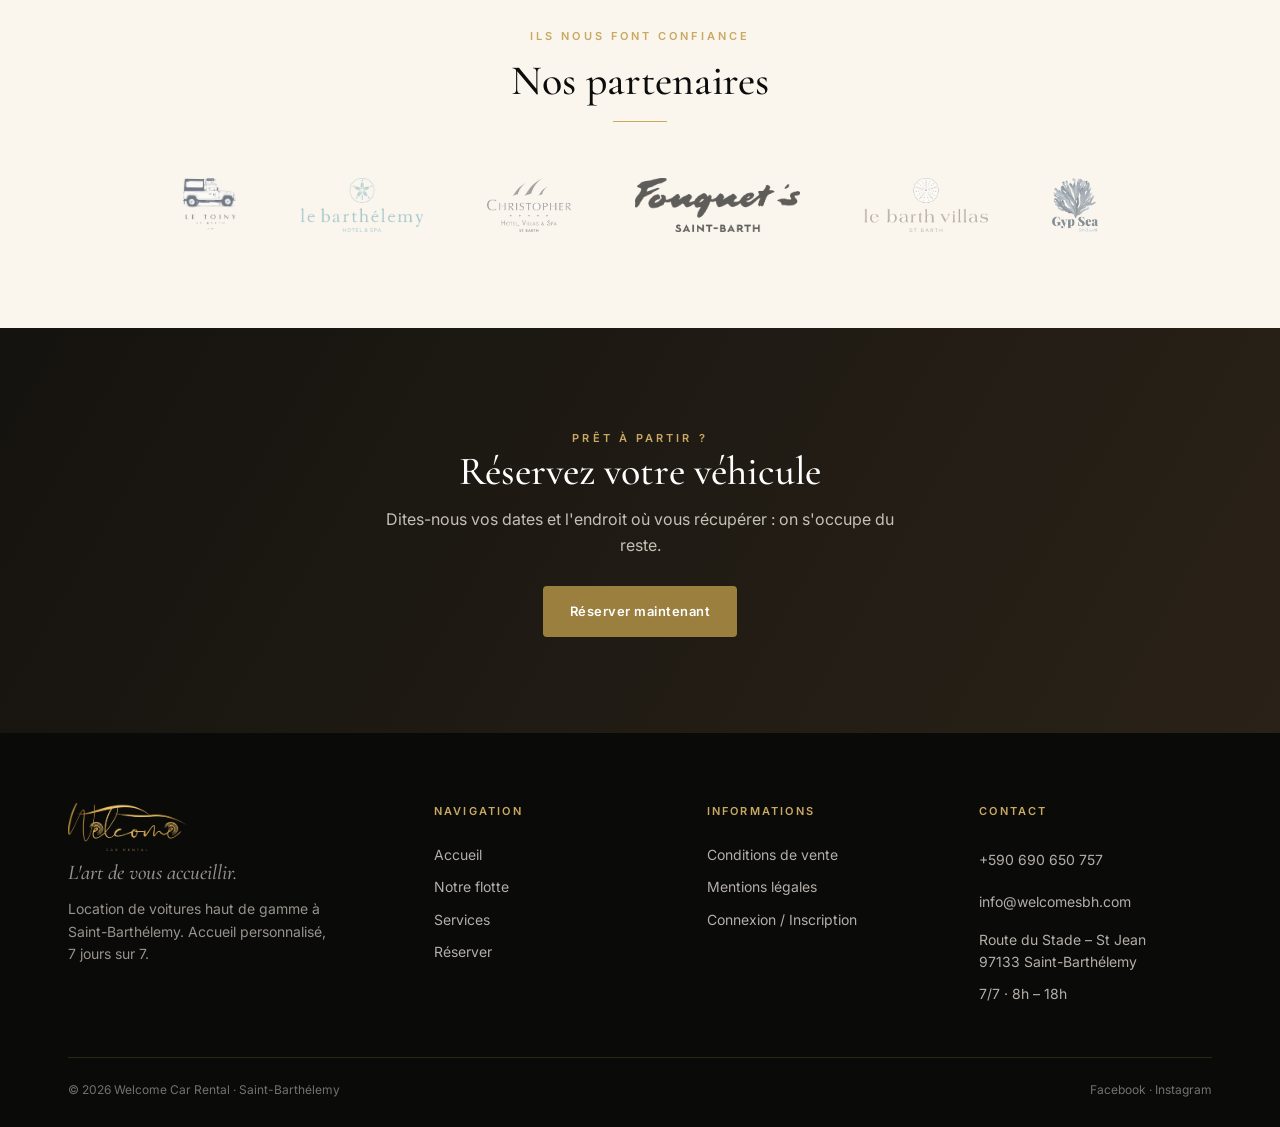
==== commit 840d73bd: "Hero : revenir à « L'île, clé en main. » + slogan en signature (FR + EN) Co-Authored-By: Claude Opus" ====
--- a/index.html
+++ b/index.html
@@ -46,7 +46,8 @@
   <div class="wrap">
     <div class="hero__txt">
       <span class="kicker">Location de voitures VIP · Saint-Barthélemy</span>
-      <h1>L'art de <em>vous accueillir.</em></h1>
+      <h1>L'île, <em>clé en main.</em></h1>
+      <p class="hero__sign">L'art de vous accueillir.</p>
       <p>Une sélection de véhicules d'exception, un accueil personnalisé à l'aéroport comme au port, et la liberté de sillonner Saint-Barth à votre rythme.</p>
       <div class="hero__actions">
         <a href="#reserver" class="btn btn--gold">Réserver un véhicule</a>
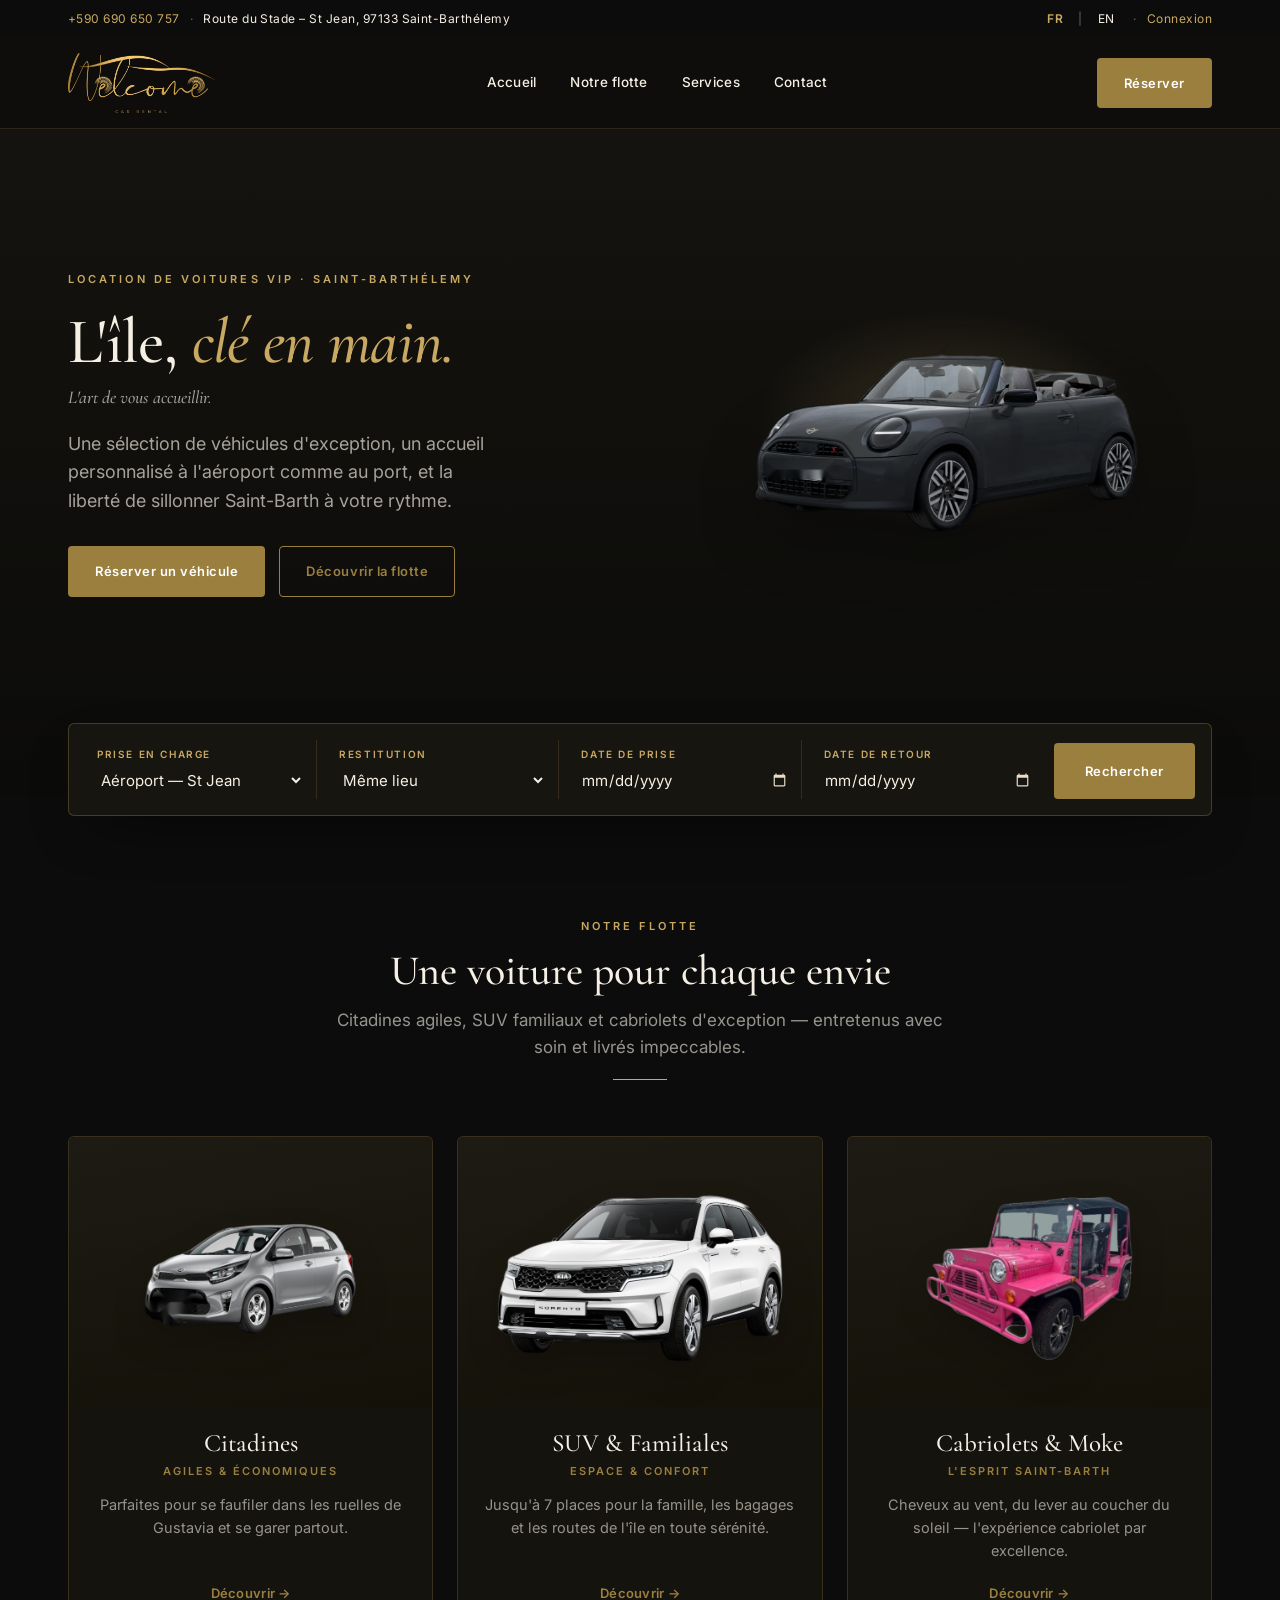
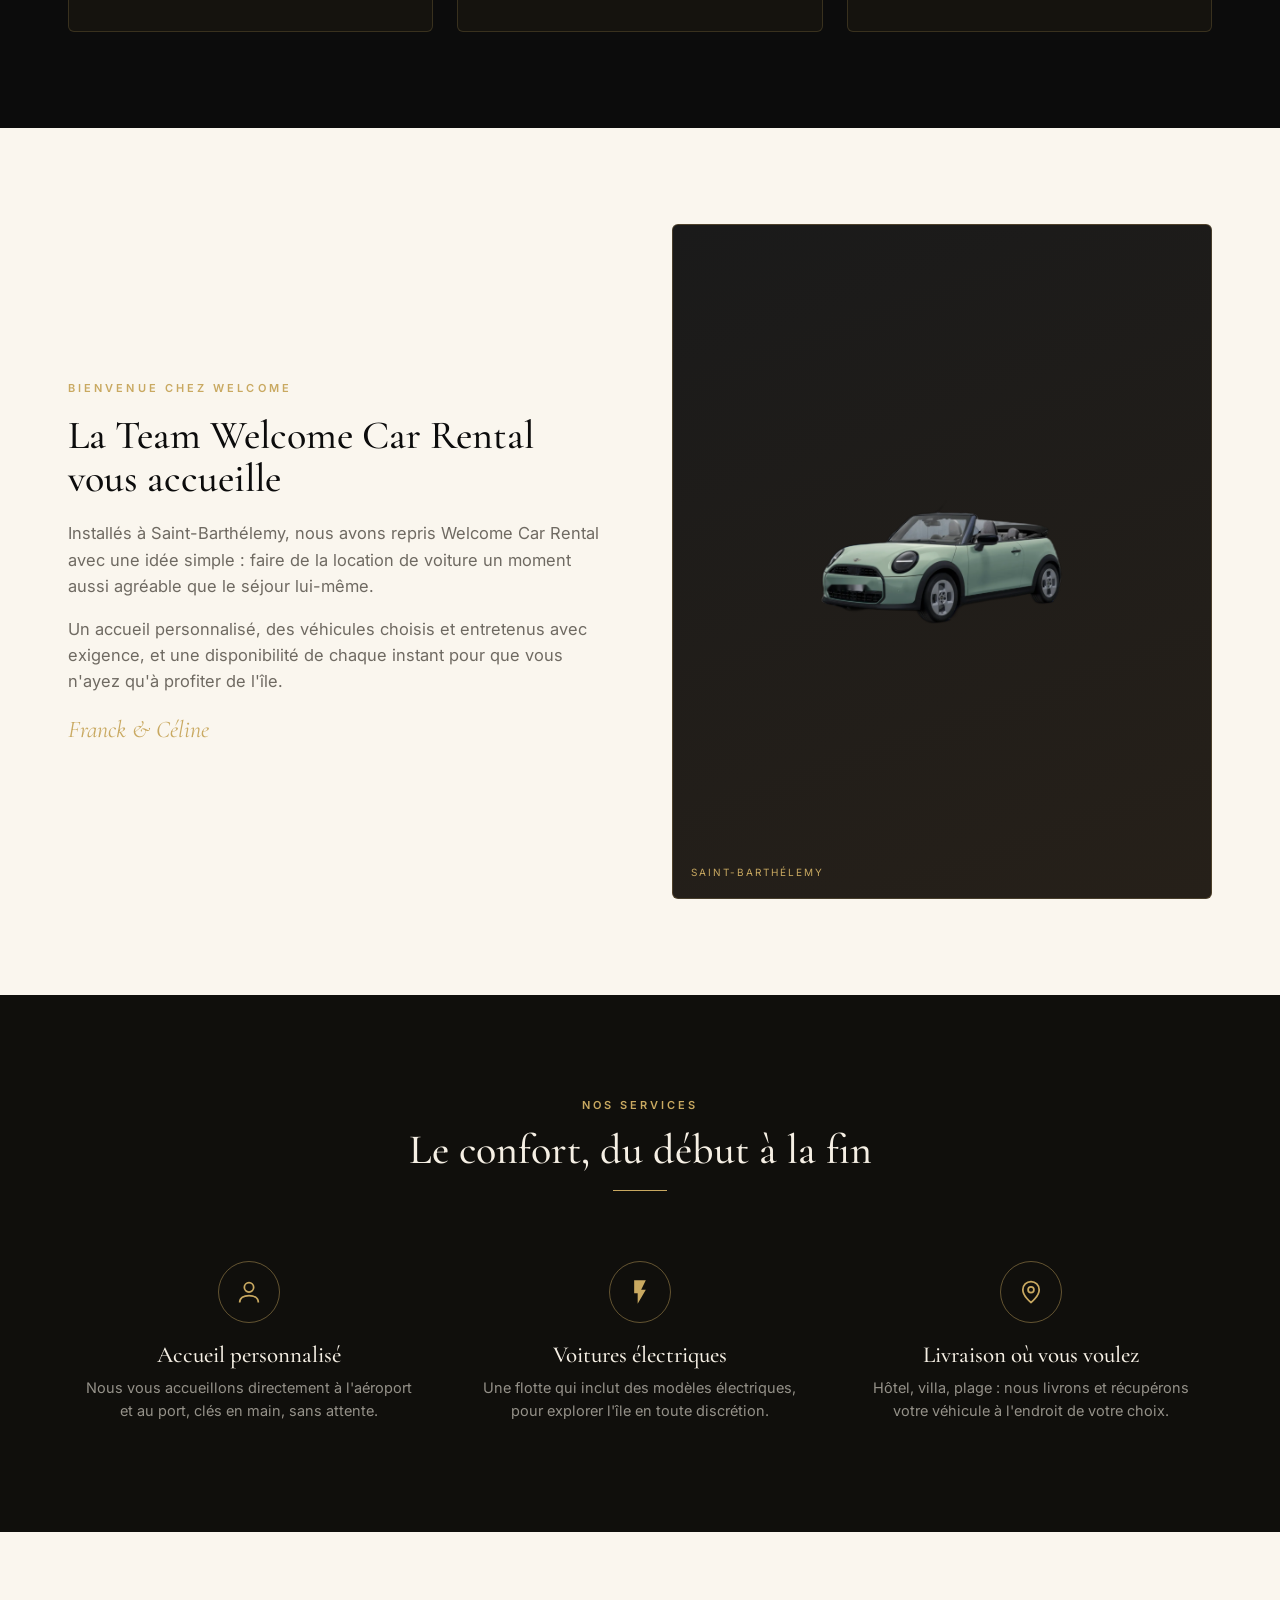
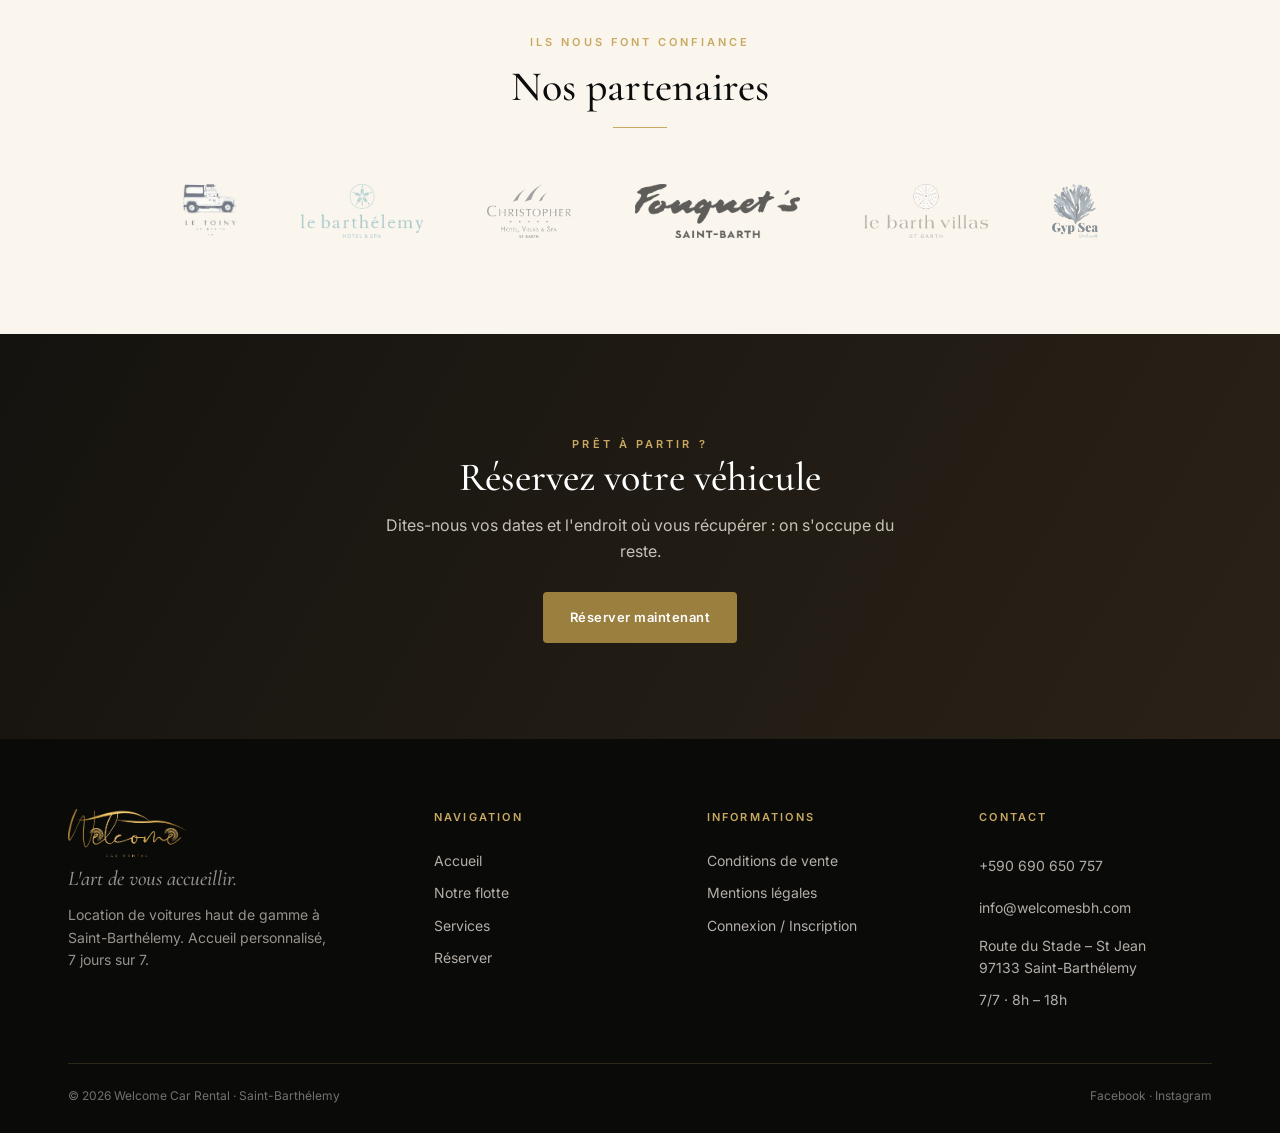
==== commit 5ee4ef6c: "Section histoire : « La Team Welcome Car Rental vous accueille » + « repris » (FR + EN) Co-Authored-" ====
--- a/index.html
+++ b/index.html
@@ -140,13 +140,13 @@
 </section>
 
 <!-- ============ HISTOIRE / FRANCK & CÉLINE ============ -->
-<!-- NB : texte de présentation à valider/remplacer par les fondateurs. Une vraie photo de Franck & Céline serait idéale ici. -->
+<!-- NB : texte de présentation à valider par l'équipe. Une vraie photo de l'équipe Welcome serait idéale ici. -->
 <section class="story section">
   <div class="wrap">
     <div class="story__txt">
       <span class="kicker">Bienvenue chez Welcome</span>
-      <h2>Franck &amp; Céline vous accueillent</h2>
-      <p>Installés à Saint-Barthélemy, nous avons fondé Welcome Car Rental avec une idée simple&nbsp;: faire de la location de voiture un moment aussi agréable que le séjour lui-même.</p>
+      <h2>La Team Welcome Car Rental vous accueille</h2>
+      <p>Installés à Saint-Barthélemy, nous avons repris Welcome Car Rental avec une idée simple&nbsp;: faire de la location de voiture un moment aussi agréable que le séjour lui-même.</p>
       <p>Un accueil personnalisé, des véhicules choisis et entretenus avec exigence, et une disponibilité de chaque instant pour que vous n'ayez qu'à profiter de l'île.</p>
       <div class="sign">Franck &amp; Céline</div>
     </div>
--- a/assets/css/site.css
+++ b/assets/css/site.css
@@ -50,8 +50,8 @@
 .head{ position:sticky; top:0; z-index:40; background:var(--blanc);
   border-bottom:1px solid rgba(140,122,78,.18); transition:box-shadow .2s; }
 .head.scrolled{ box-shadow:0 6px 24px -16px rgba(0,0,0,.35); }
-.head .wrap{ display:flex; align-items:center; justify-content:space-between; height:84px; }
-.head .logo img{ height:46px; }
+.head .wrap{ display:flex; align-items:center; justify-content:space-between; height:90px; }
+.head .logo img{ height:60px; }
 .nav{ display:flex; align-items:center; gap:34px; }
 .nav a{ font-size:13.5px; font-weight:500; letter-spacing:.02em; color:var(--anthracite); position:relative; }
 .nav a::after{ content:""; position:absolute; left:0; bottom:-6px; width:0; height:1px; background:var(--or); transition:.25s; }
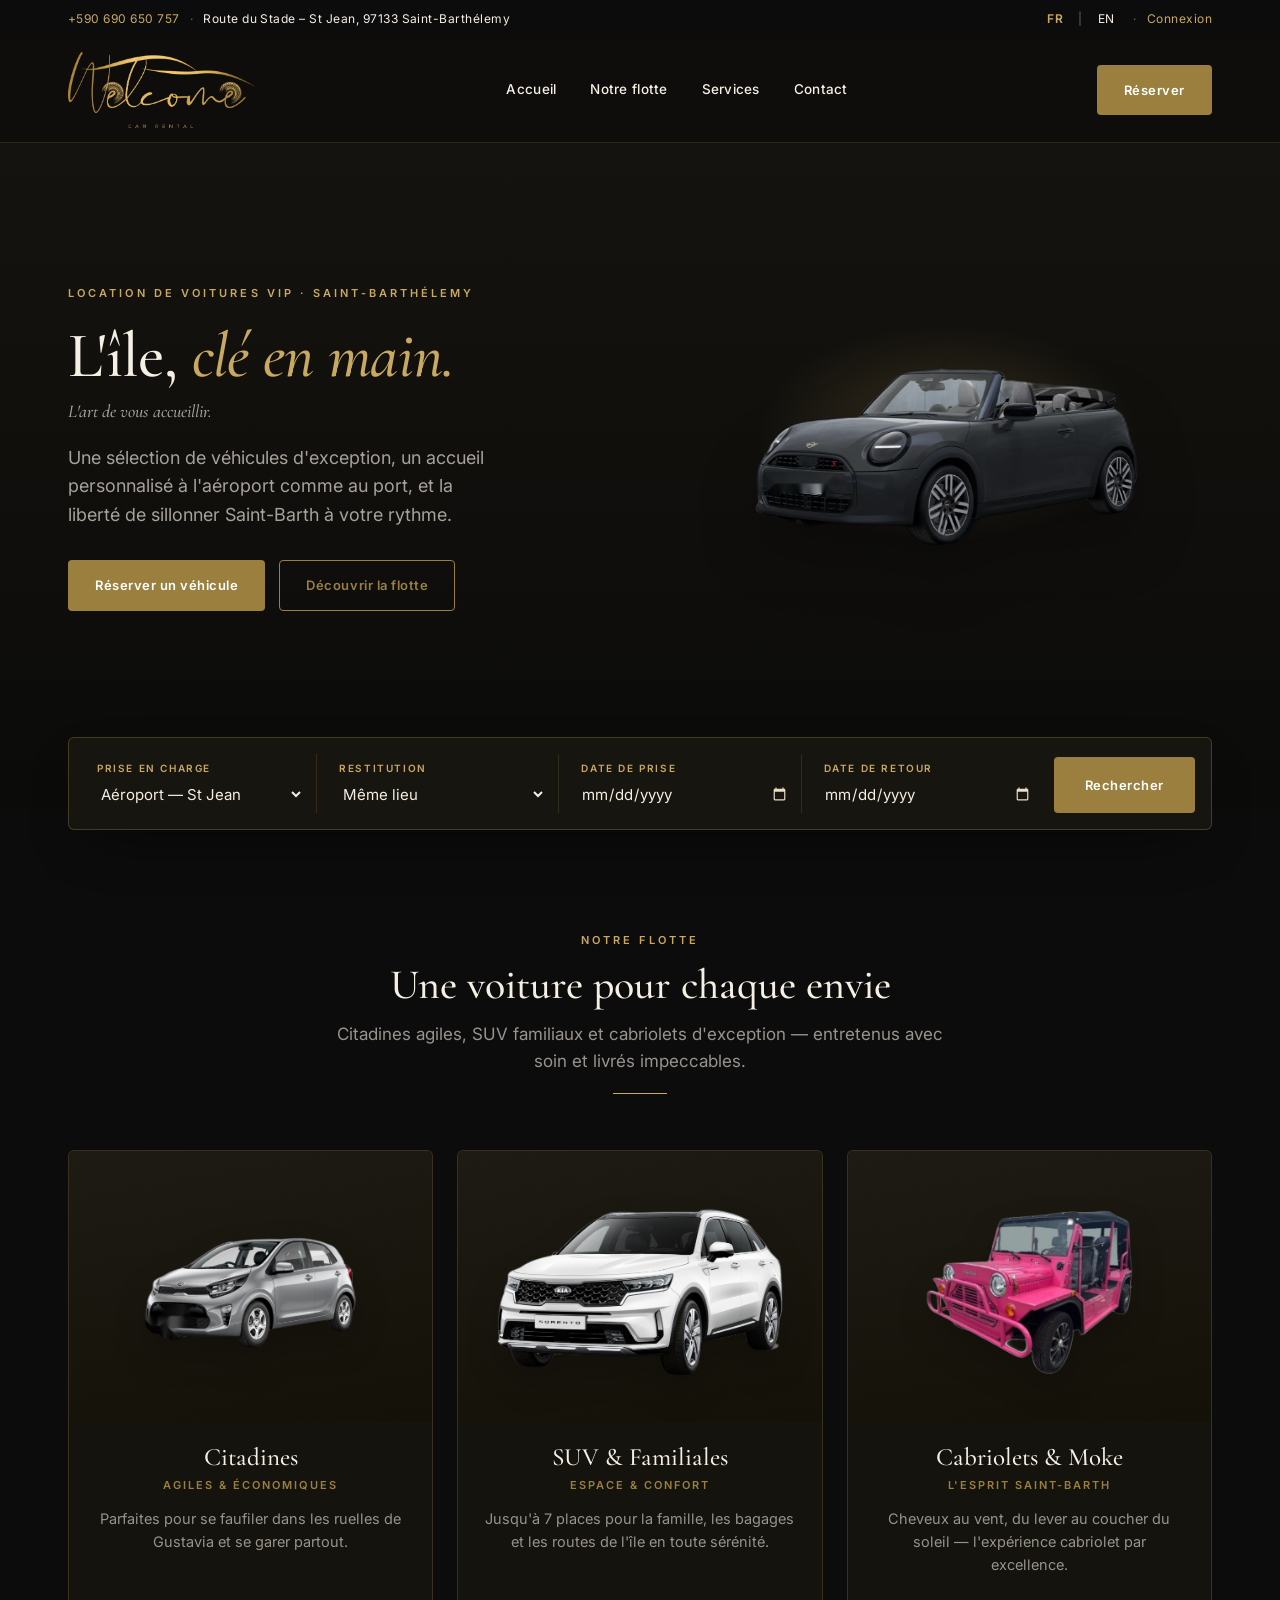
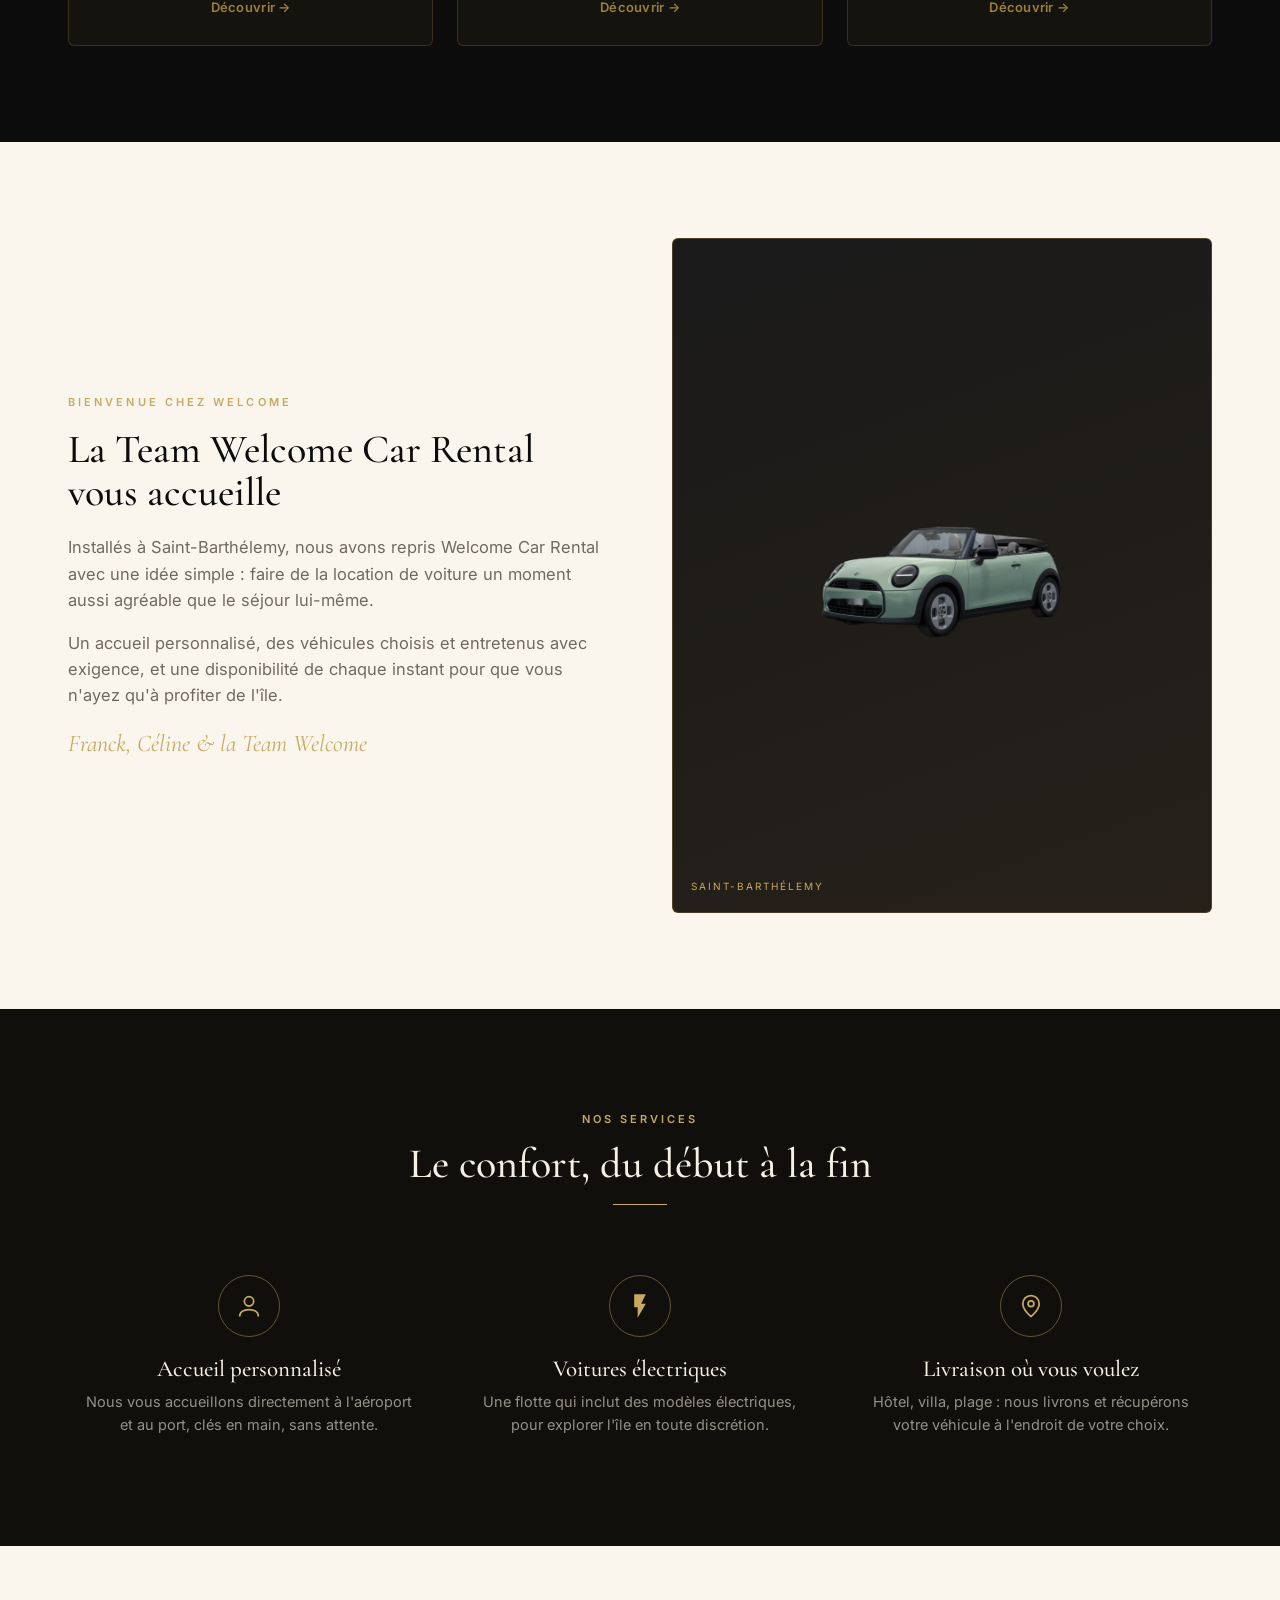
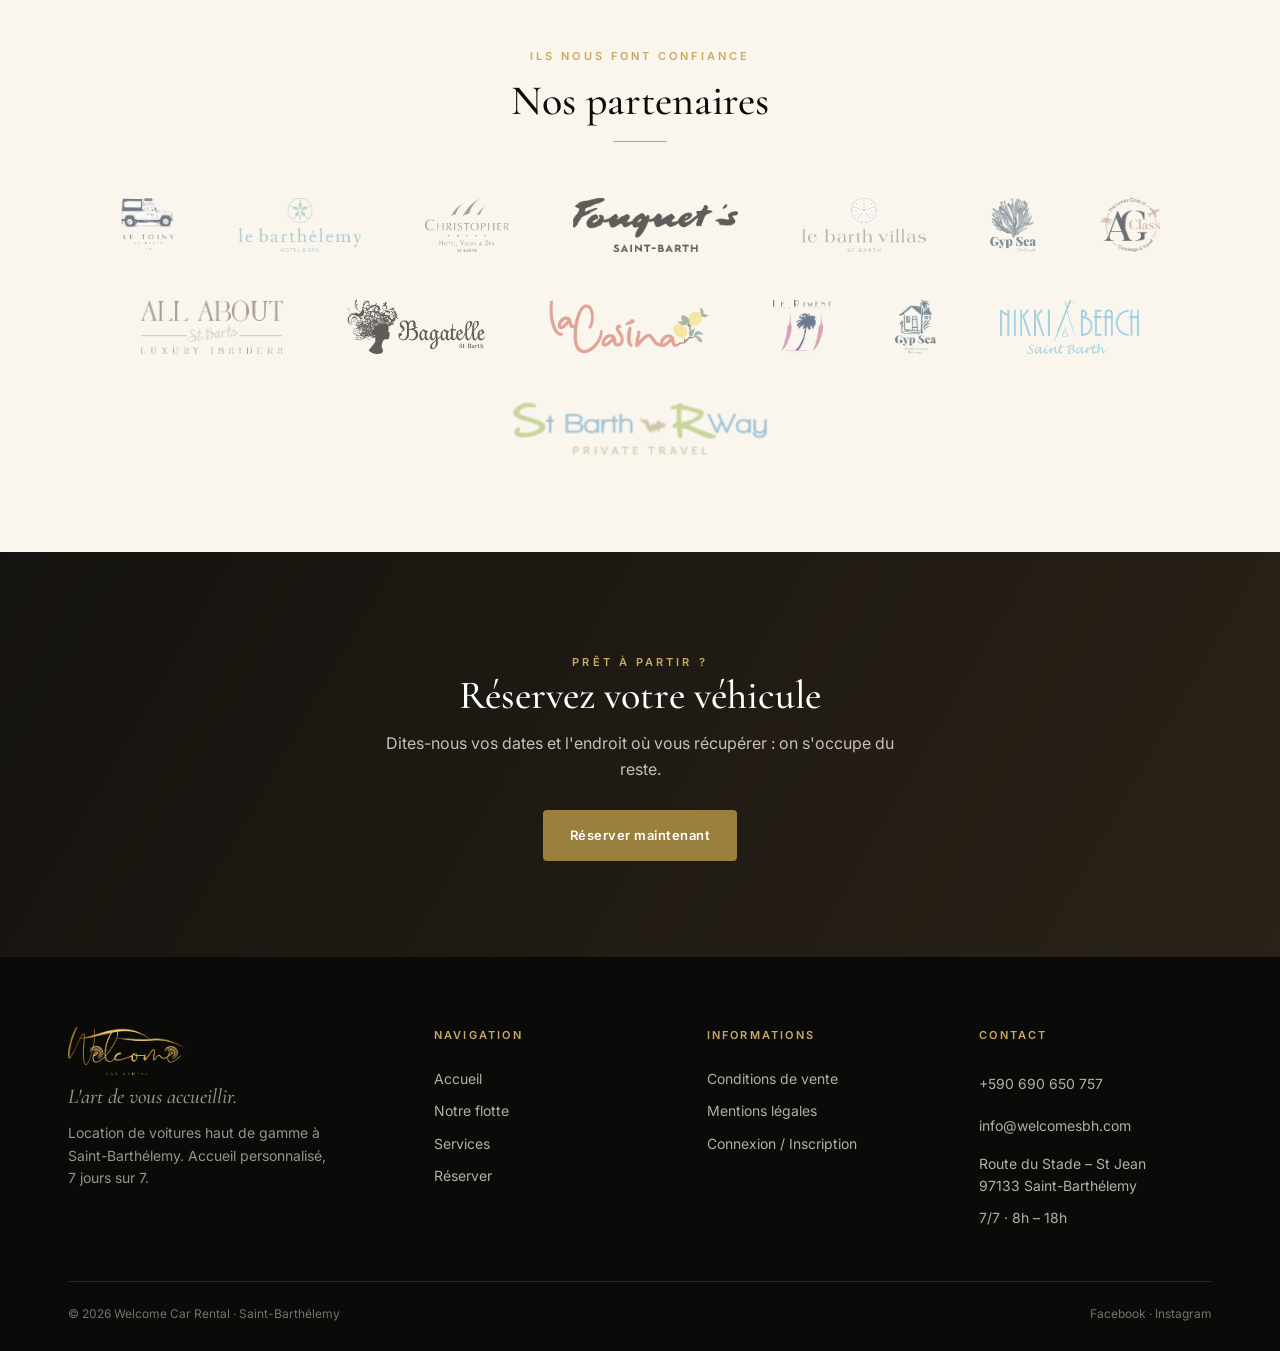
==== commit bbef3873: "Signature Team + logo agrandi + 8 partenaires ajoutés (bas de page, FR + EN) Co-Authored-By: Claude " ====
--- a/index.html
+++ b/index.html
@@ -148,7 +148,7 @@
       <h2>La Team Welcome Car Rental vous accueille</h2>
       <p>Installés à Saint-Barthélemy, nous avons repris Welcome Car Rental avec une idée simple&nbsp;: faire de la location de voiture un moment aussi agréable que le séjour lui-même.</p>
       <p>Un accueil personnalisé, des véhicules choisis et entretenus avec exigence, et une disponibilité de chaque instant pour que vous n'ayez qu'à profiter de l'île.</p>
-      <div class="sign">Franck &amp; Céline</div>
+      <div class="sign">Franck, Céline &amp; la Team Welcome</div>
     </div>
     <div class="story__media">
       <img src="assets/img/cars/mini-cooper-new-generation.png" alt="Mini Cooper New Generation">
@@ -200,6 +200,14 @@
       <img src="assets/img/partners/fouquets.png" alt="Fouquet's">
       <img src="assets/img/partners/le-barth.png" alt="Le Barth Villa">
       <img src="assets/img/partners/gypsea.png" alt="Gyp Sea">
+      <img src="assets/img/partners/agclass.png" alt="AG Class Concierge &amp; Travel">
+      <img src="assets/img/partners/all-about.png" alt="All About St Barth">
+      <img src="assets/img/partners/bagatelle.png" alt="Bagatelle St-Barth">
+      <img src="assets/img/partners/la-casina.png" alt="La Casina">
+      <img src="assets/img/partners/le-piment.png" alt="Le Piment Saint-Barth">
+      <img src="assets/img/partners/gyp-sea-beach-houses.png" alt="Gyp Sea Beach Houses">
+      <img src="assets/img/partners/nikki-beach.png" alt="Nikki Beach Saint Barth">
+      <img src="assets/img/partners/st-barth-rway.png" alt="St Barth R Way">
     </div>
   </div>
 </section>
--- a/assets/css/site.css
+++ b/assets/css/site.css
@@ -50,8 +50,8 @@
 .head{ position:sticky; top:0; z-index:40; background:var(--blanc);
   border-bottom:1px solid rgba(140,122,78,.18); transition:box-shadow .2s; }
 .head.scrolled{ box-shadow:0 6px 24px -16px rgba(0,0,0,.35); }
-.head .wrap{ display:flex; align-items:center; justify-content:space-between; height:90px; }
-.head .logo img{ height:60px; }
+.head .wrap{ display:flex; align-items:center; justify-content:space-between; height:104px; }
+.head .logo img{ height:76px; }
 .nav{ display:flex; align-items:center; gap:34px; }
 .nav a{ font-size:13.5px; font-weight:500; letter-spacing:.02em; color:var(--anthracite); position:relative; }
 .nav a::after{ content:""; position:absolute; left:0; bottom:-6px; width:0; height:1px; background:var(--or); transition:.25s; }
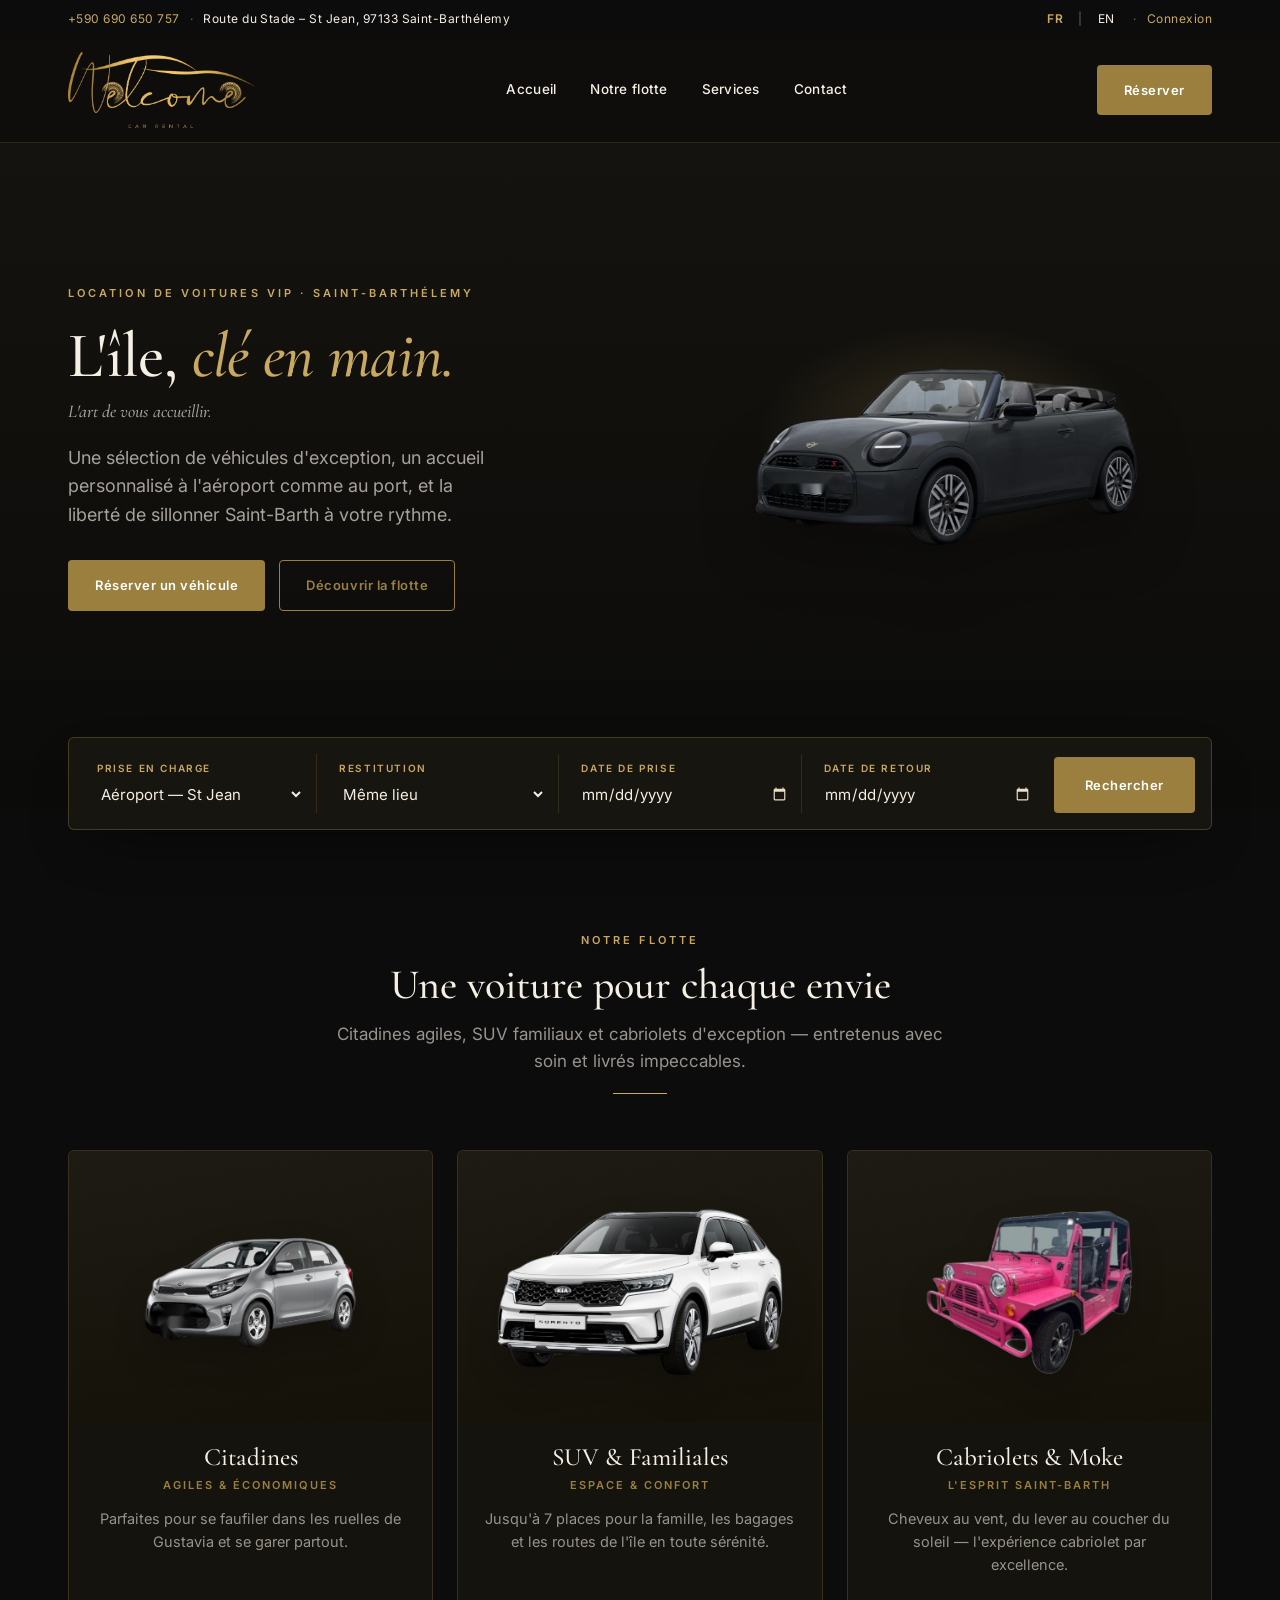
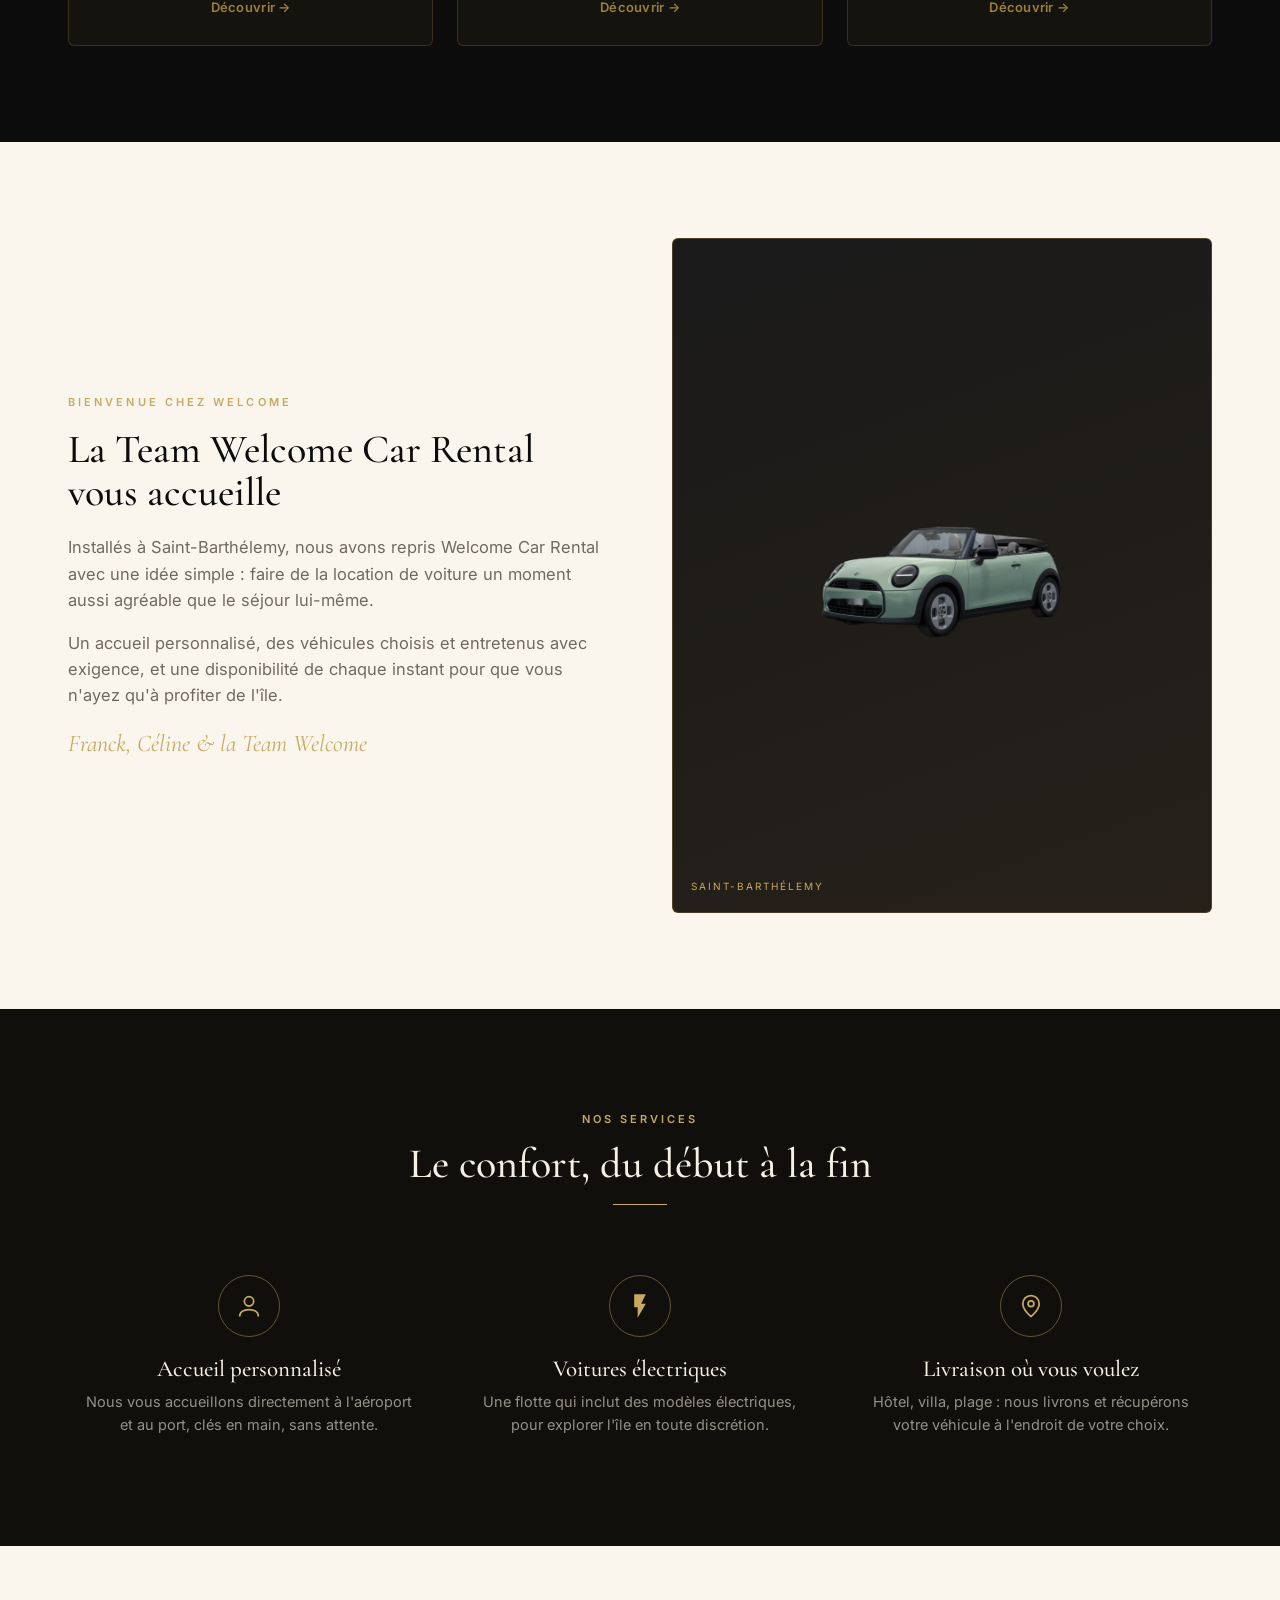
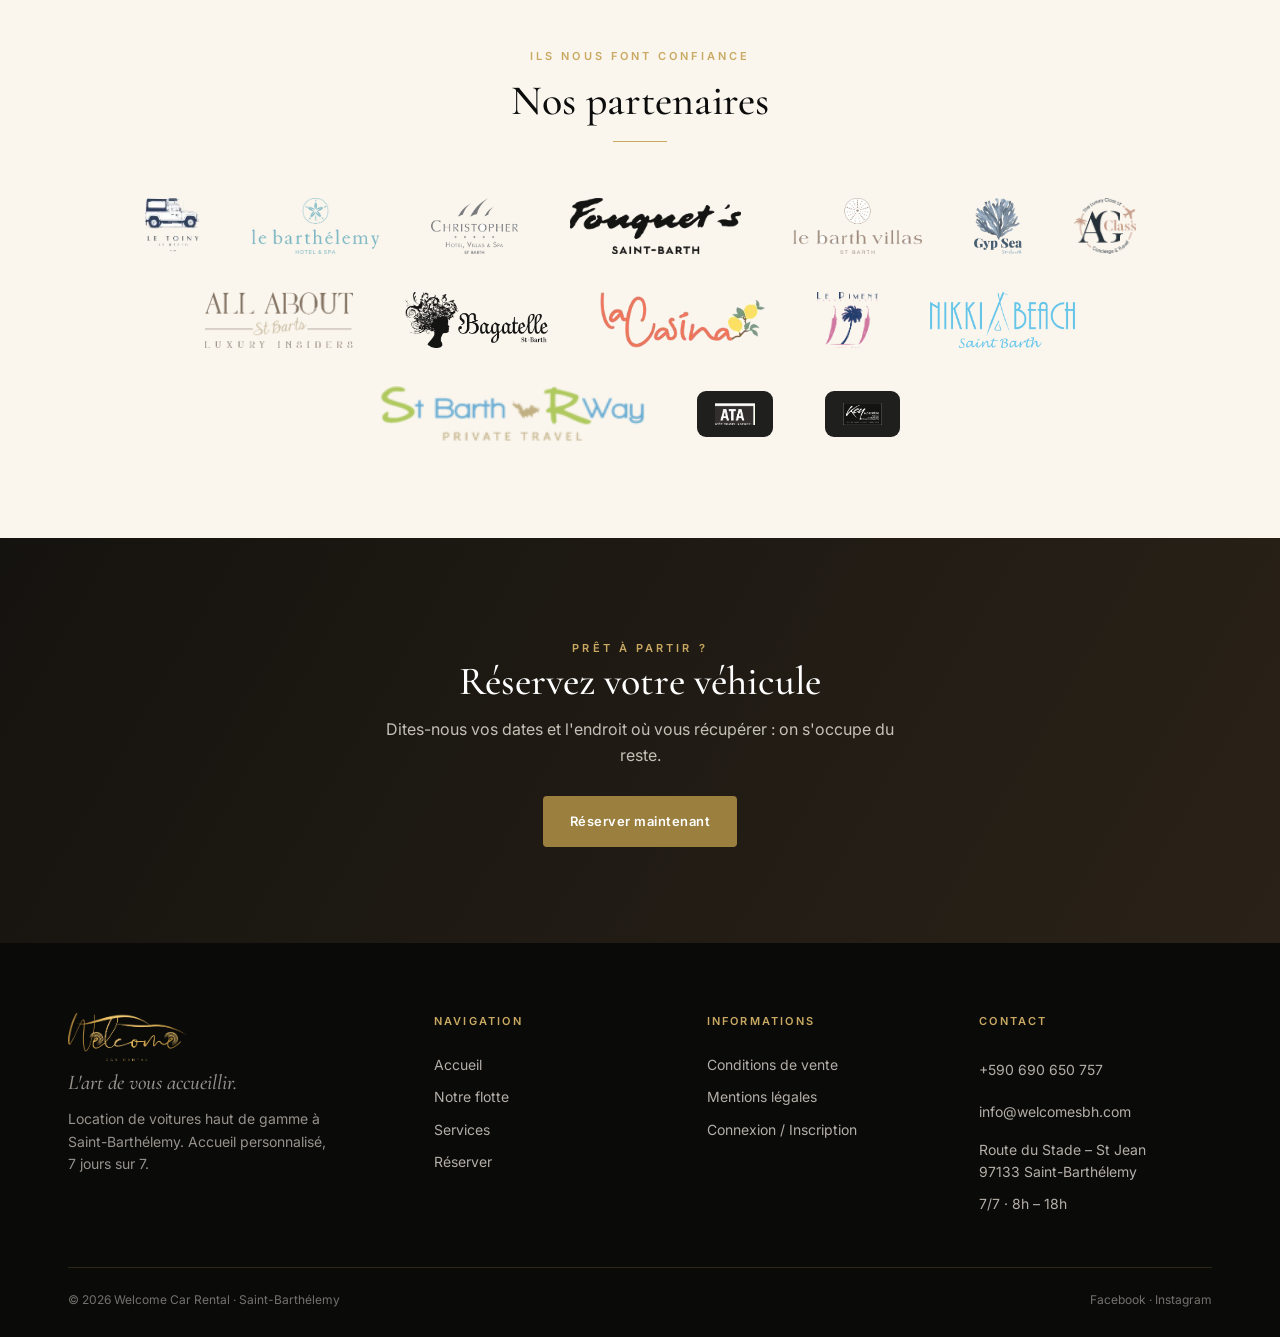
==== commit c5acde08: "Partenaires : bandeau plus lumineux, 1 seul Gyp Sea, ATA + Key Paradise en pastilles foncées (FR + E" ====
--- a/index.html
+++ b/index.html
@@ -205,9 +205,10 @@
       <img src="assets/img/partners/bagatelle.png" alt="Bagatelle St-Barth">
       <img src="assets/img/partners/la-casina.png" alt="La Casina">
       <img src="assets/img/partners/le-piment.png" alt="Le Piment Saint-Barth">
-      <img src="assets/img/partners/gyp-sea-beach-houses.png" alt="Gyp Sea Beach Houses">
       <img src="assets/img/partners/nikki-beach.png" alt="Nikki Beach Saint Barth">
       <img src="assets/img/partners/st-barth-rway.png" alt="St Barth R Way">
+      <img src="assets/img/partners/ata.png" class="badge" alt="ATA Acée Travel Agency">
+      <img src="assets/img/partners/key-paradise.png" class="badge" alt="Key Paradise · Tourist Guide">
     </div>
   </div>
 </section>
--- a/assets/css/site.css
+++ b/assets/css/site.css
@@ -125,9 +125,10 @@
 
 /* ---------- partenaires ---------- */
 .partners{ background:var(--creme-clair); }
-.plogos{ display:flex; flex-wrap:wrap; align-items:center; justify-content:center; gap:48px 64px; }
-.plogos img{ height:54px; width:auto; opacity:.62; filter:grayscale(.2); transition:.25s; }
-.plogos img:hover{ opacity:1; filter:none; }
+.plogos{ display:flex; flex-wrap:wrap; align-items:center; justify-content:center; gap:38px 52px; }
+.plogos img{ height:56px; width:auto; opacity:.92; transition:.25s; }
+.plogos img:hover{ opacity:1; transform:translateY(-2px); }
+.plogos img.badge{ height:46px; background:#0d0d0d; padding:12px 18px; border-radius:9px; }
 
 /* ---------- CTA ---------- */
 .cta{ background:linear-gradient(120deg,#15130f,#2a2218); color:var(--creme); text-align:center; }
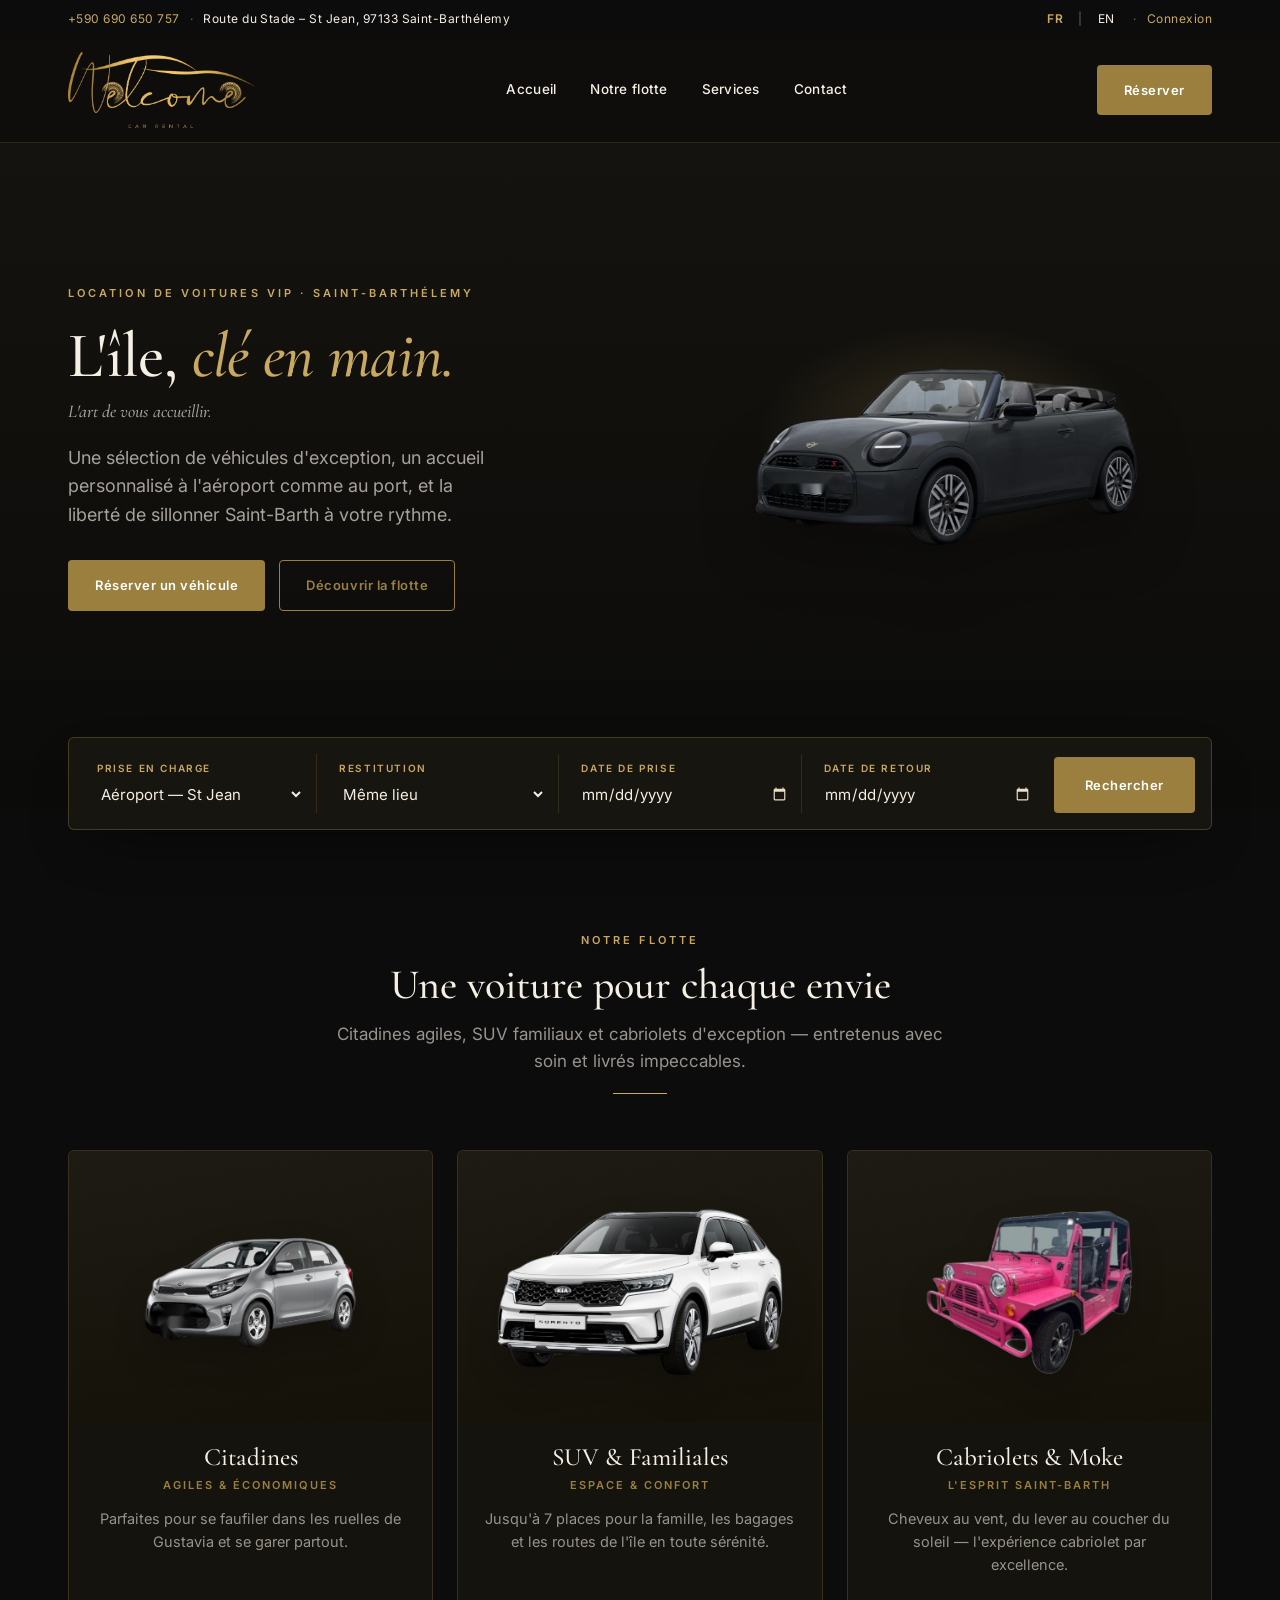
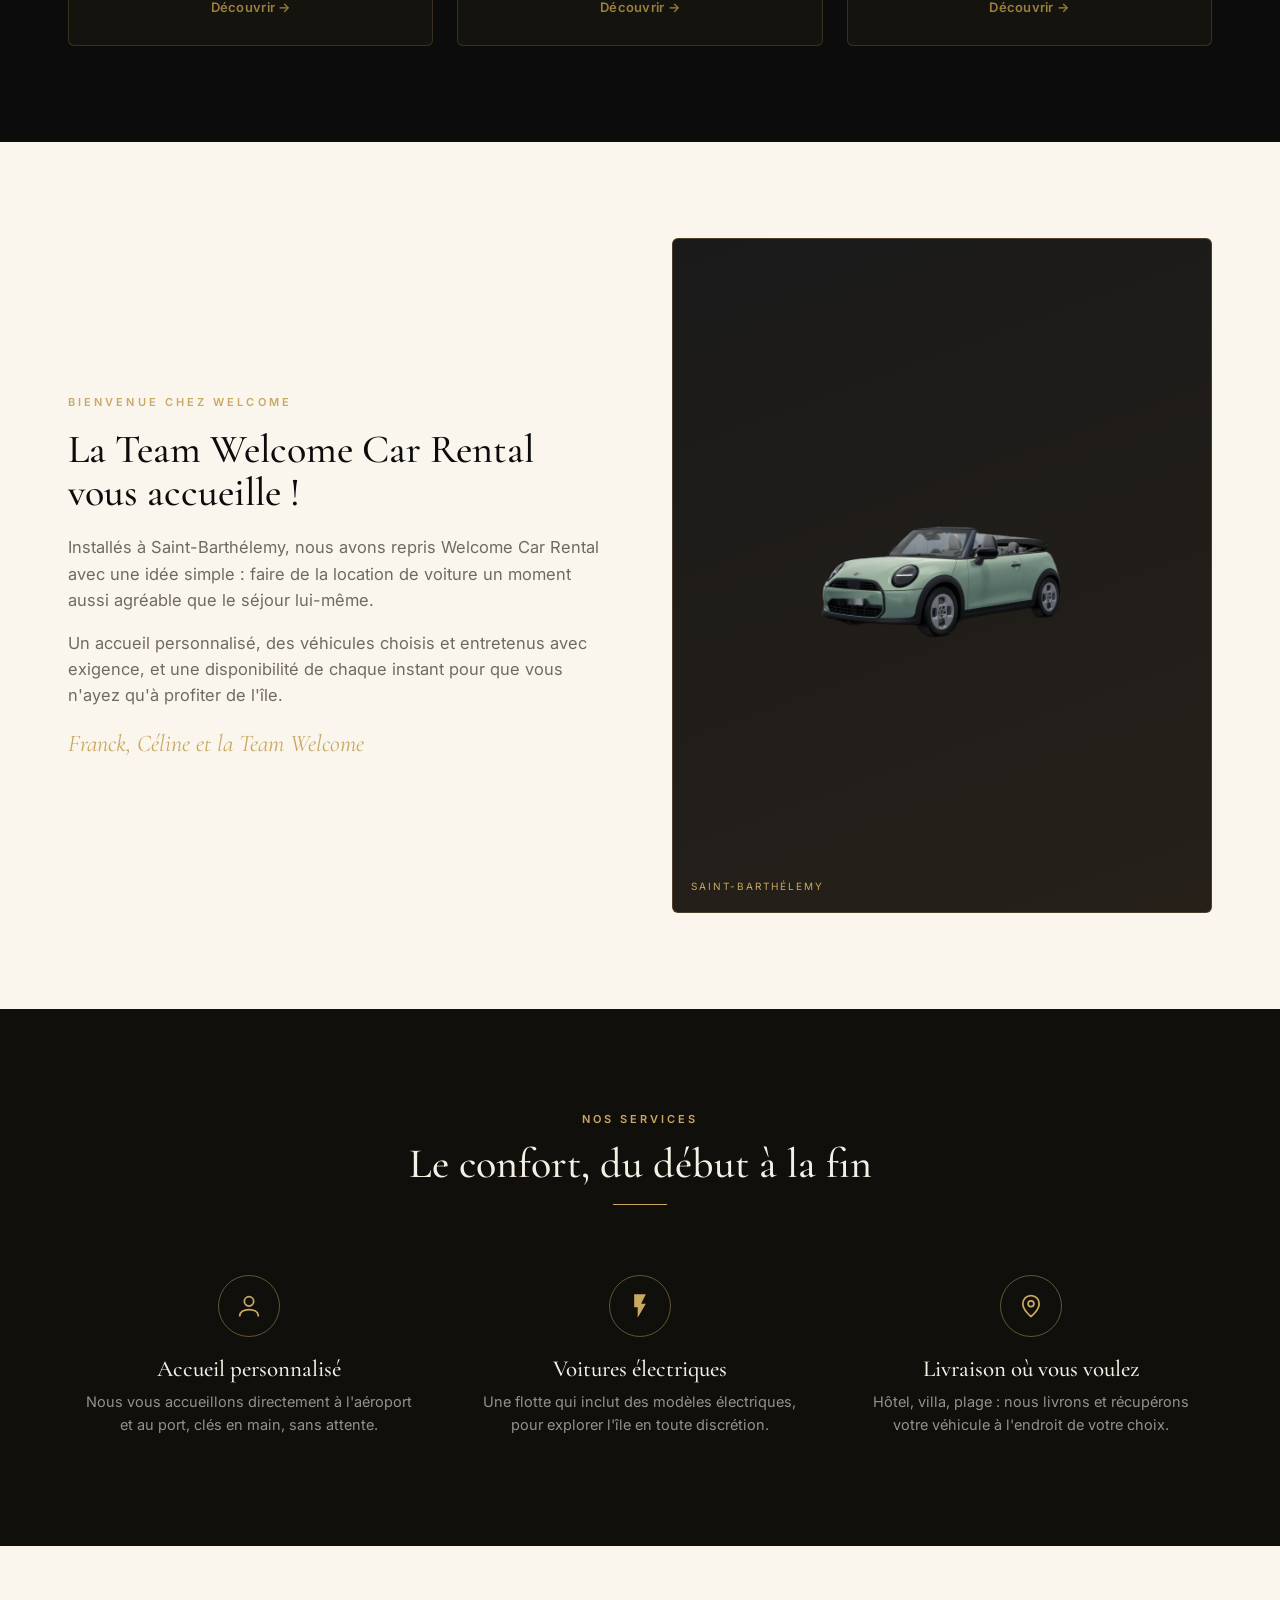
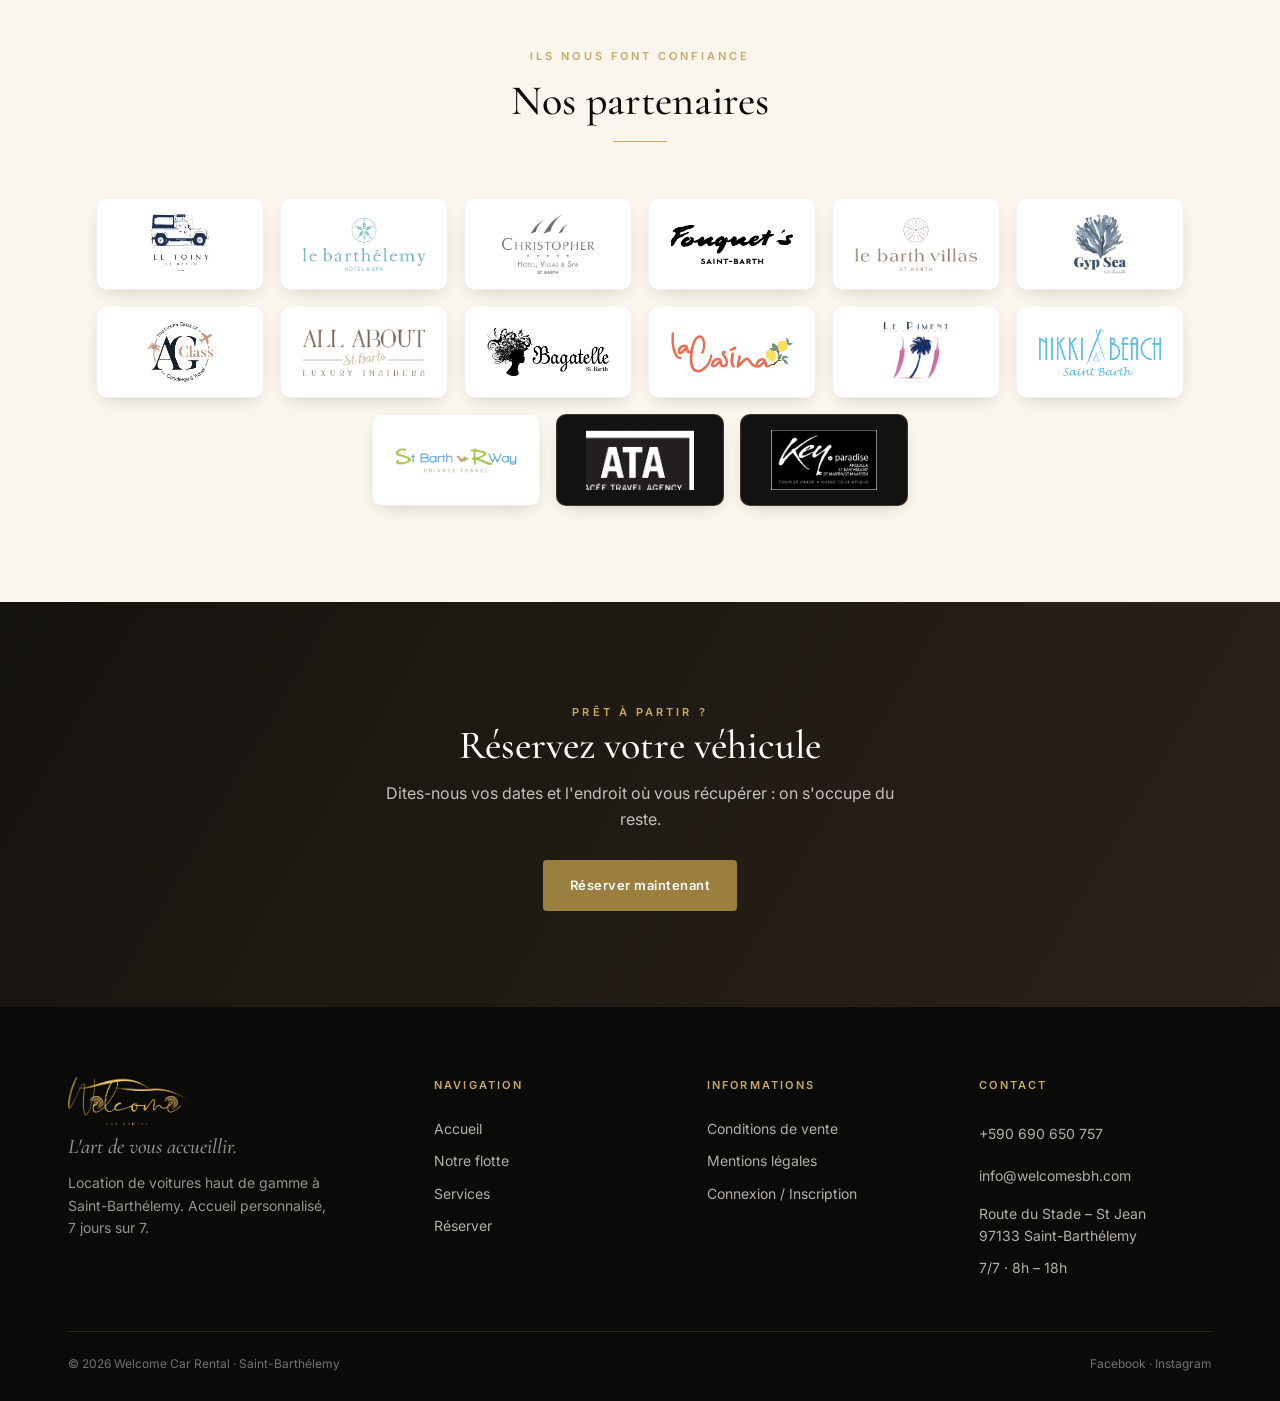
==== commit fb280c75: "Partenaires en cartes (logos qui ressortent) + titre histoire « … ! » + signature « et » Co-Authored" ====
--- a/index.html
+++ b/index.html
@@ -145,10 +145,10 @@
   <div class="wrap">
     <div class="story__txt">
       <span class="kicker">Bienvenue chez Welcome</span>
-      <h2>La Team Welcome Car Rental vous accueille</h2>
+      <h2>La Team Welcome Car Rental vous accueille&nbsp;!</h2>
       <p>Installés à Saint-Barthélemy, nous avons repris Welcome Car Rental avec une idée simple&nbsp;: faire de la location de voiture un moment aussi agréable que le séjour lui-même.</p>
       <p>Un accueil personnalisé, des véhicules choisis et entretenus avec exigence, et une disponibilité de chaque instant pour que vous n'ayez qu'à profiter de l'île.</p>
-      <div class="sign">Franck, Céline &amp; la Team Welcome</div>
+      <div class="sign">Franck, Céline et la Team Welcome</div>
     </div>
     <div class="story__media">
       <img src="assets/img/cars/mini-cooper-new-generation.png" alt="Mini Cooper New Generation">
--- a/assets/css/site.css
+++ b/assets/css/site.css
@@ -125,10 +125,11 @@
 
 /* ---------- partenaires ---------- */
 .partners{ background:var(--creme-clair); }
-.plogos{ display:flex; flex-wrap:wrap; align-items:center; justify-content:center; gap:38px 52px; }
-.plogos img{ height:56px; width:auto; opacity:.92; transition:.25s; }
-.plogos img:hover{ opacity:1; transform:translateY(-2px); }
-.plogos img.badge{ height:46px; background:#0d0d0d; padding:12px 18px; border-radius:9px; }
+.plogos{ display:flex; flex-wrap:wrap; align-items:center; justify-content:center; gap:16px; }
+.plogos img{ width:168px; height:92px; object-fit:contain; background:#fff; padding:15px 22px; border-radius:10px;
+  border:1px solid rgba(20,16,8,.05); box-shadow:0 6px 18px -10px rgba(20,16,8,.32); box-sizing:border-box; transition:.22s; }
+.plogos img:hover{ transform:translateY(-3px); box-shadow:0 14px 28px -12px rgba(20,16,8,.45); }
+.plogos img.badge{ background:#121212; border-color:rgba(201,169,97,.25); }
 
 /* ---------- CTA ---------- */
 .cta{ background:linear-gradient(120deg,#15130f,#2a2218); color:var(--creme); text-align:center; }
